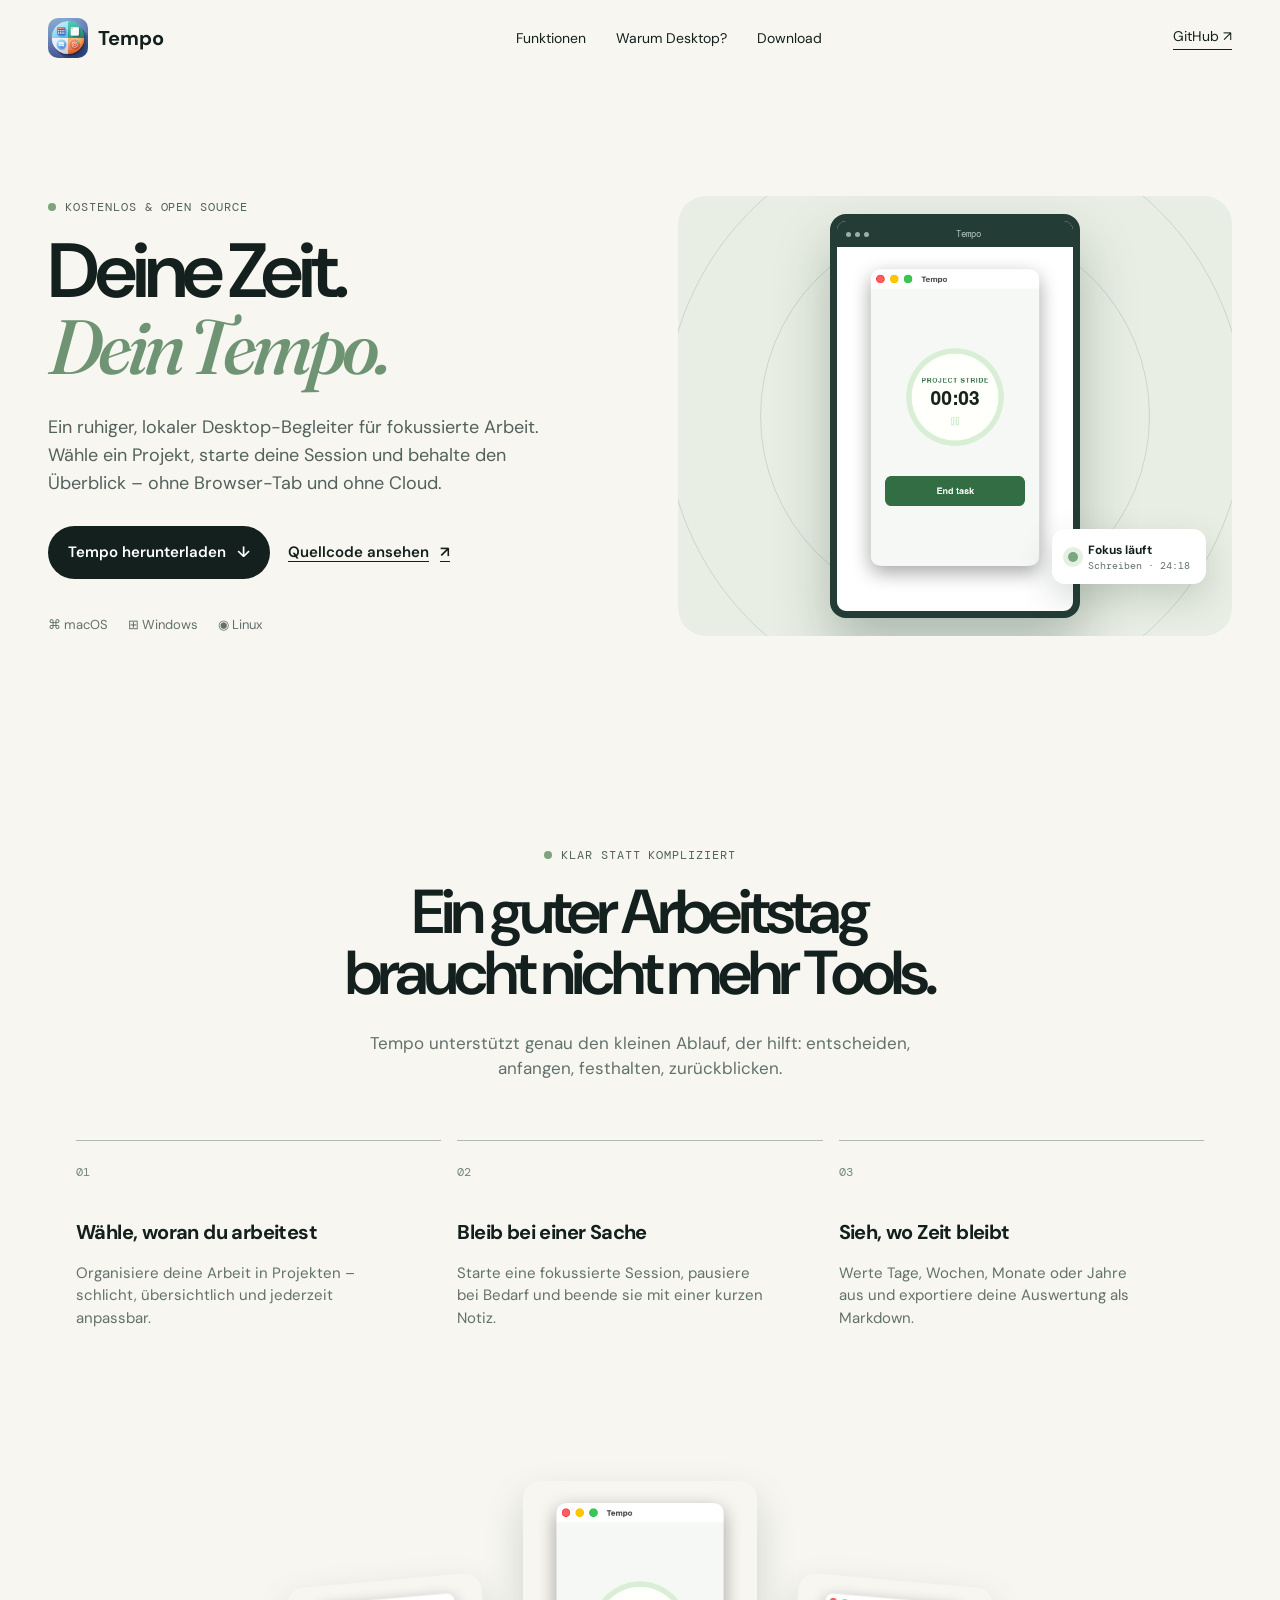
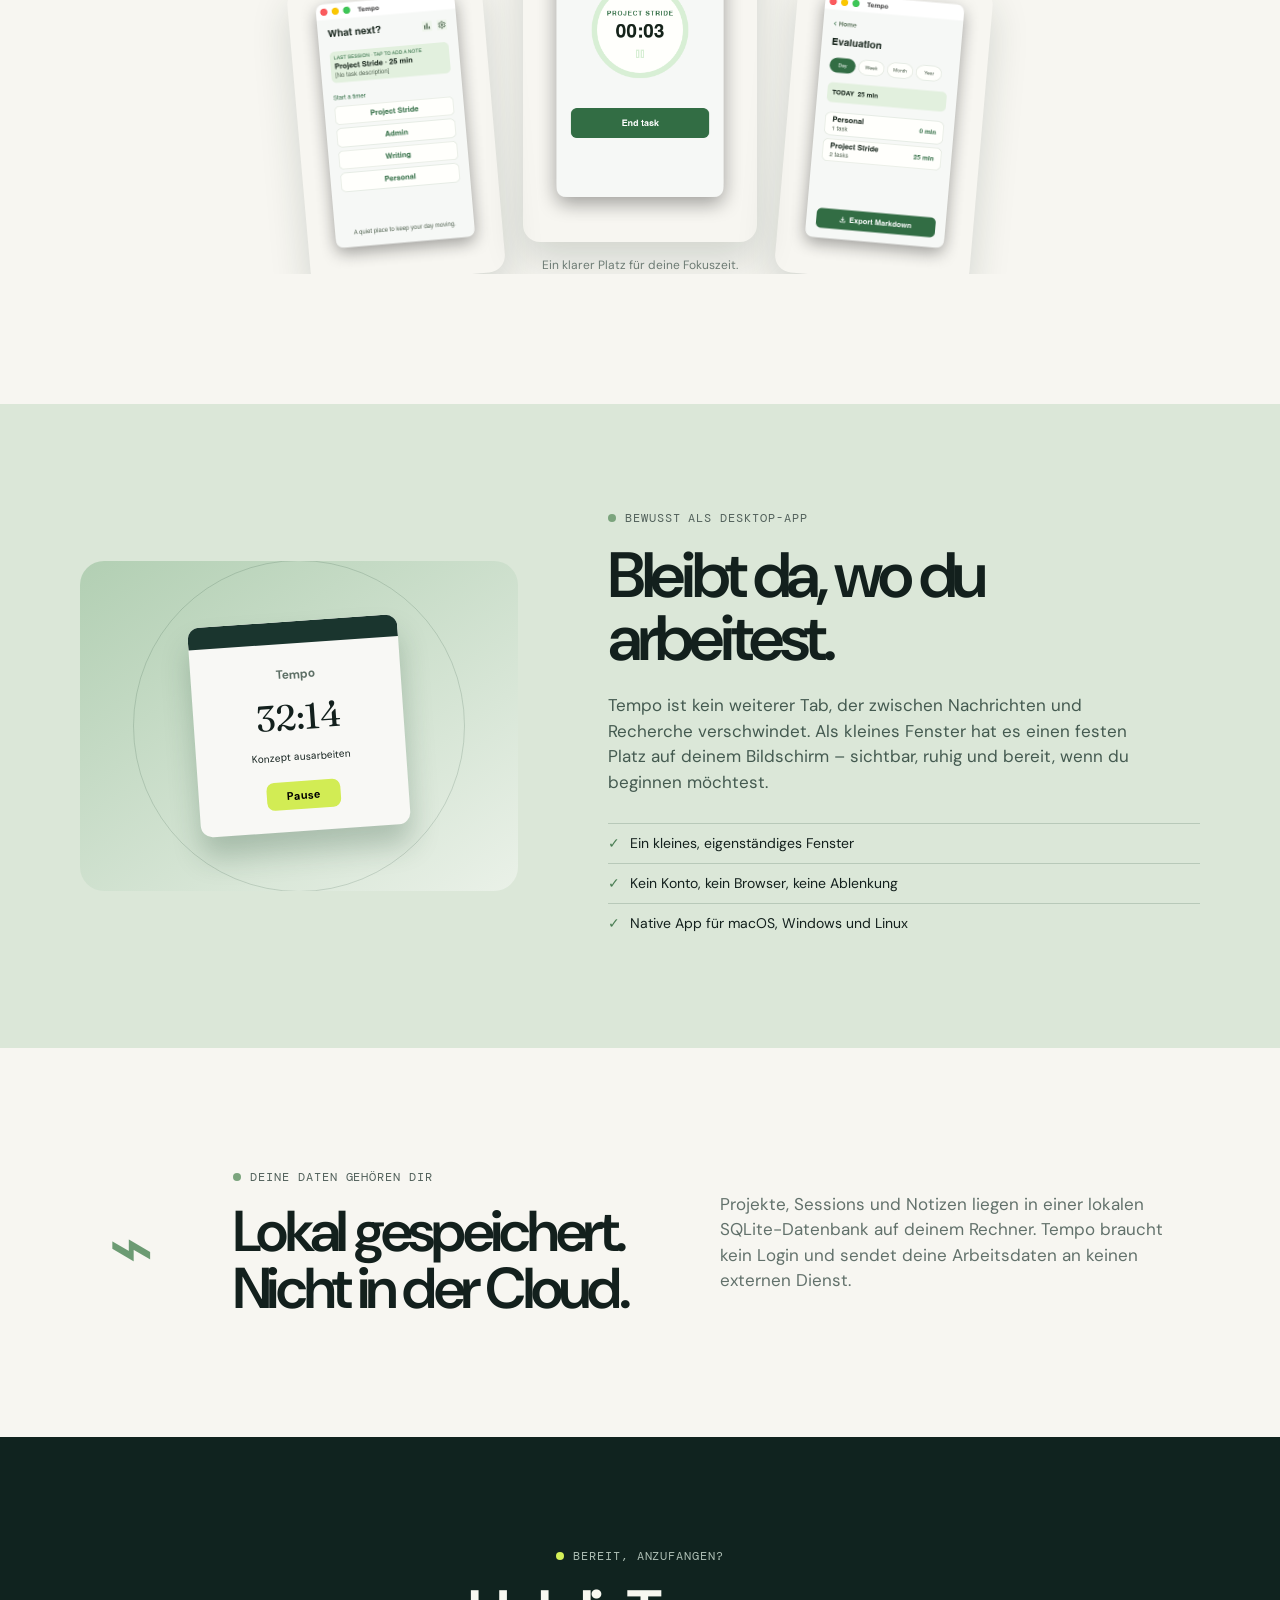
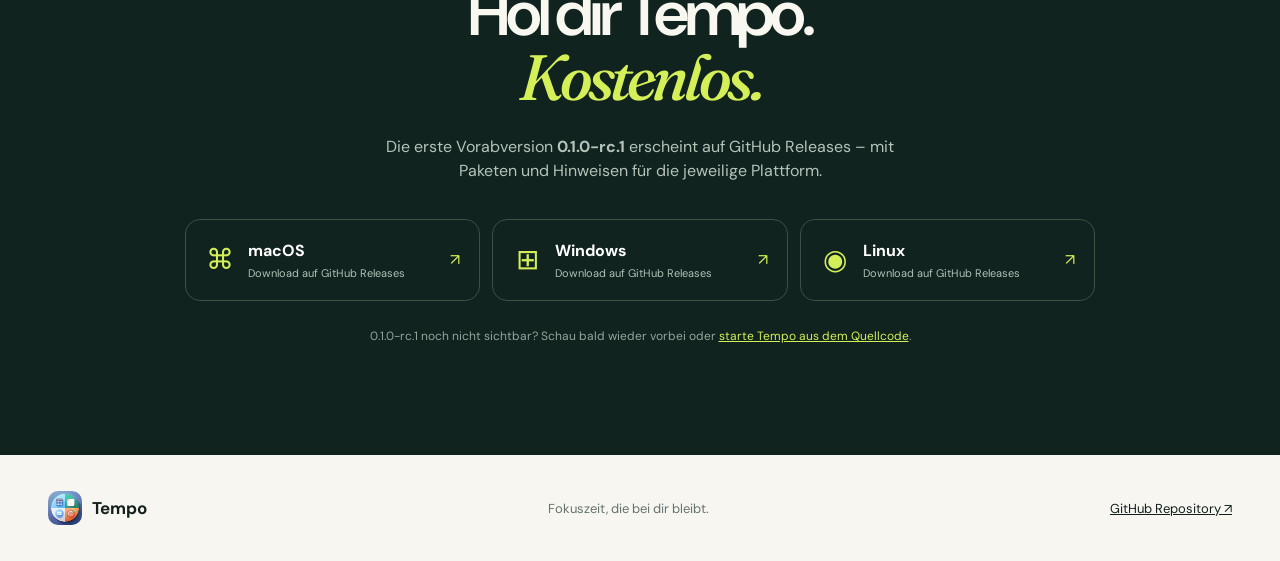
==== website/index.html @ ee8c6002 "feat(website): add initial Tempo landing page and styles" ====
<!doctype html>
<html lang="de">
  <head>
    <meta charset="UTF-8" />
    <meta name="viewport" content="width=device-width, initial-scale=1.0" />
    <meta name="description" content="Tempo ist ein kostenloser, lokaler Desktop-Timer für fokussierte Arbeit – für macOS, Windows und Linux." />
    <meta name="theme-color" content="#0f1715" />
    <title>Tempo – Fokuszeit, die bei dir bleibt</title>
    <link rel="icon" href="assets/tempo-icon.png" />
    <link rel="stylesheet" href="styles.css" />
  </head>
  <body>
    <header class="site-header">
      <a class="brand" href="#top" aria-label="Tempo Startseite">
        <img src="assets/tempo-icon.png" alt="" width="40" height="40" />
        <span>Tempo</span>
      </a>
      <nav aria-label="Seitennavigation">
        <a href="#features">Funktionen</a>
        <a href="#desktop">Warum Desktop?</a>
        <a href="#download">Download</a>
      </nav>
      <a class="header-link" href="https://github.com/thwolter/task-tracker" target="_blank" rel="noreferrer">GitHub <span aria-hidden="true">↗</span></a>
    </header>

    <main id="top">
      <section class="hero">
        <div class="hero-copy">
          <p class="eyebrow"><span></span> Kostenlos &amp; Open Source</p>
          <h1>Deine Zeit.<br /><em>Dein Tempo.</em></h1>
          <p class="intro">Ein ruhiger, lokaler Desktop-Begleiter für fokussierte Arbeit. Wähle ein Projekt, starte deine Session und behalte den Überblick – ohne Browser-Tab und ohne Cloud.</p>
          <div class="hero-actions">
            <a class="button button-primary" href="#download">Tempo herunterladen <span aria-hidden="true">↓</span></a>
            <a class="button button-quiet" href="https://github.com/thwolter/task-tracker" target="_blank" rel="noreferrer">Quellcode ansehen <span aria-hidden="true">↗</span></a>
          </div>
          <div class="platform-line" aria-label="Verfügbar für macOS, Windows und Linux">
            <span>⌘ macOS</span><span>⊞ Windows</span><span>◉ Linux</span>
          </div>
        </div>
        <div class="hero-visual" aria-label="Tempo in Aktion">
          <div class="orbit orbit-one"></div><div class="orbit orbit-two"></div>
          <div class="app-window">
            <div class="window-bar"><i></i><i></i><i></i><span>Tempo</span></div>
            <img src="assets/tracking.png" alt="Tempo mit laufender Fokus-Session" />
          </div>
          <div class="floating-card"><span class="pulse"></span><div><b>Fokus läuft</b><small>Schreiben · 24:18</small></div></div>
        </div>
      </section>

      <section class="feature-intro" id="features">
        <p class="eyebrow"><span></span> Klar statt kompliziert</p>
        <h2>Ein guter Arbeitstag<br />braucht nicht mehr Tools.</h2>
        <p>Tempo unterstützt genau den kleinen Ablauf, der hilft: entscheiden, anfangen, festhalten, zurückblicken.</p>
      </section>

      <section class="features" aria-label="Tempo Funktionen">
        <article><span class="feature-number">01</span><h3>Wähle, woran du arbeitest</h3><p>Organisiere deine Arbeit in Projekten – schlicht, übersichtlich und jederzeit anpassbar.</p></article>
        <article><span class="feature-number">02</span><h3>Bleib bei einer Sache</h3><p>Starte eine fokussierte Session, pausiere bei Bedarf und beende sie mit einer kurzen Notiz.</p></article>
        <article><span class="feature-number">03</span><h3>Sieh, wo Zeit bleibt</h3><p>Werte Tage, Wochen, Monate oder Jahre aus und exportiere deine Auswertung als Markdown.</p></article>
      </section>

      <section class="screens">
        <figure class="screen screen-left"><img src="assets/home.png" alt="Projektauswahl in Tempo" /><figcaption>Womit möchtest du anfangen?</figcaption></figure>
        <figure class="screen screen-center"><img src="assets/tracking.png" alt="Laufender Timer in Tempo" /><figcaption>Ein klarer Platz für deine Fokuszeit.</figcaption></figure>
        <figure class="screen screen-right"><img src="assets/evaluation.png" alt="Zeitauswertung in Tempo" /><figcaption>Rückblick, der verständlich bleibt.</figcaption></figure>
      </section>

      <section class="desktop-section" id="desktop">
        <div class="desktop-art" aria-hidden="true"><div class="mini-window"><div class="mini-top"></div><div class="mini-content"><b>Tempo</b><strong>32:14</strong><small>Konzept ausarbeiten</small><button>Pause</button></div></div></div>
        <div class="desktop-copy"><p class="eyebrow"><span></span> Bewusst als Desktop-App</p><h2>Bleibt da, wo du arbeitest.</h2><p>Tempo ist kein weiterer Tab, der zwischen Nachrichten und Recherche verschwindet. Als kleines Fenster hat es einen festen Platz auf deinem Bildschirm – sichtbar, ruhig und bereit, wenn du beginnen möchtest.</p><ul><li>Ein kleines, eigenständiges Fenster</li><li>Kein Konto, kein Browser, keine Ablenkung</li><li>Native App für macOS, Windows und Linux</li></ul></div>
      </section>

      <section class="privacy-section">
        <div class="privacy-icon" aria-hidden="true">⌁</div>
        <div><p class="eyebrow"><span></span> Deine Daten gehören dir</p><h2>Lokal gespeichert.<br />Nicht in der Cloud.</h2></div>
        <p>Projekte, Sessions und Notizen liegen in einer lokalen SQLite-Datenbank auf deinem Rechner. Tempo braucht kein Login und sendet deine Arbeitsdaten an keinen externen Dienst.</p>
      </section>

      <section class="download-section" id="download">
        <p class="eyebrow"><span></span> Bereit, anzufangen?</p>
        <h2>Hol dir Tempo.<br /><em>Kostenlos.</em></h2>
        <p class="download-note">Die erste Vorabversion <strong>0.1.0-rc.1</strong> erscheint auf GitHub Releases – mit Paketen und Hinweisen für die jeweilige Plattform.</p>
        <div class="downloads">
          <a class="download-card" href="https://github.com/thwolter/task-tracker/releases" target="_blank" rel="noreferrer"><span class="os-icon">⌘</span><span><b>macOS</b><small>Download auf GitHub Releases</small></span><i>↗</i></a>
          <a class="download-card" href="https://github.com/thwolter/task-tracker/releases" target="_blank" rel="noreferrer"><span class="os-icon">⊞</span><span><b>Windows</b><small>Download auf GitHub Releases</small></span><i>↗</i></a>
          <a class="download-card" href="https://github.com/thwolter/task-tracker/releases" target="_blank" rel="noreferrer"><span class="os-icon">◉</span><span><b>Linux</b><small>Download auf GitHub Releases</small></span><i>↗</i></a>
        </div>
        <p class="release-status">0.1.0-rc.1 noch nicht sichtbar? Schau bald wieder vorbei oder <a href="https://github.com/thwolter/task-tracker" target="_blank" rel="noreferrer">starte Tempo aus dem Quellcode</a>.</p>
      </section>
    </main>

    <footer><a class="brand" href="#top"><img src="assets/tempo-icon.png" alt="" width="34" height="34" /><span>Tempo</span></a><p>Fokuszeit, die bei dir bleibt.</p><a href="https://github.com/thwolter/task-tracker" target="_blank" rel="noreferrer">GitHub Repository ↗</a></footer>
  </body>
</html>
---- website/styles.css ----
@import url('https://fonts.googleapis.com/css2?family=DM+Mono:wght@400;500&family=DM+Sans:opsz,wght@9..40,400;9..40,500;9..40,600;9..40,700&family=Fraunces:opsz,wght@9..144,500;9..144,600&display=swap');

:root{--ink:#13201d;--muted:#62716b;--paper:#f7f6f1;--line:#dfe2da;--sage:#dbe7d8;--lime:#d4ef58;--night:#10231f;--coral:#ec866e;--serif:"Fraunces",Georgia,serif;--sans:"DM Sans",Arial,sans-serif;--mono:"DM Mono",monospace}*{box-sizing:border-box}html{scroll-behavior:smooth}body{margin:0;background:var(--paper);color:var(--ink);font-family:var(--sans);line-height:1.5}.site-header{height:76px;max-width:1240px;margin:auto;padding:0 28px;display:flex;align-items:center;justify-content:space-between}.brand{display:inline-flex;align-items:center;gap:10px;color:var(--ink);font-weight:700;font-size:20px;text-decoration:none}.brand img{border-radius:10px}nav{display:flex;gap:30px}a{color:inherit}nav a,.header-link{font-size:14px;text-decoration:none}.header-link{border-bottom:1px solid var(--ink);padding-bottom:2px}.hero{min-height:670px;max-width:1240px;margin:auto;padding:88px 28px 78px;display:grid;grid-template-columns:1.03fr .97fr;gap:42px;align-items:center}.eyebrow{font-family:var(--mono);font-size:12px;letter-spacing:.08em;text-transform:uppercase;margin:0 0 18px;color:#52615b;display:flex;align-items:center;gap:9px}.eyebrow span{width:8px;height:8px;border-radius:50%;background:#7ba47d}.hero h1,.feature-intro h2,.desktop-copy h2,.privacy-section h2,.download-section h2{font-size:clamp(48px,6vw,80px);line-height:.98;letter-spacing:-.065em;margin:0;font-weight:600}.hero h1 em,.download-section h2 em{font-family:var(--serif);font-weight:500;color:#6e9474}.intro{font-size:18px;line-height:1.55;max-width:520px;color:#52615b;margin:28px 0}.hero-actions{display:flex;align-items:center;gap:14px;flex-wrap:wrap}.button{display:inline-flex;gap:11px;align-items:center;text-decoration:none;font-weight:600;font-size:15px;padding:15px 20px;border-radius:100px}.button-primary{background:var(--ink);color:#fff}.button-quiet{padding-left:4px;text-decoration:underline;text-underline-offset:4px}.platform-line{margin-top:36px;display:flex;gap:20px;color:#62716b;font-size:13px}.hero-visual{min-height:440px;position:relative;display:grid;place-items:center;background:#e9eee4;border-radius:28px;overflow:hidden}.orbit{position:absolute;border:1px solid rgba(53,83,68,.16);border-radius:50%;width:580px;height:580px}.orbit-two{width:390px;height:390px}.app-window{position:relative;z-index:2;width:250px;border:7px solid #233c35;border-radius:16px;box-shadow:0 30px 55px rgba(20,48,38,.27);background:#fff;overflow:hidden}.app-window img{width:100%;display:block}.window-bar{height:26px;background:#233c35;color:#b7c5bd;font:9px var(--mono);display:flex;align-items:center;gap:4px;padding:0 9px}.window-bar span{margin-left:auto;margin-right:auto}.window-bar i{width:5px;height:5px;border-radius:50%;background:#9daea4}.floating-card{position:absolute;z-index:3;bottom:52px;right:26px;background:#fff;box-shadow:0 14px 35px rgba(29,53,39,.18);border-radius:13px;padding:12px 16px;display:flex;gap:10px;align-items:center}.floating-card b,.floating-card small{display:block}.floating-card b{font-size:12px}.floating-card small{font:10px var(--mono);color:#63726b}.pulse{width:10px;height:10px;border-radius:50%;background:#7aa680;box-shadow:0 0 0 5px #e5f0e1}.feature-intro{max-width:760px;padding:100px 28px 38px;margin:auto;text-align:center}.feature-intro h2{font-size:clamp(40px,5vw,62px)}.feature-intro>p:last-child{color:var(--muted);font-size:17px;max-width:570px;margin:27px auto 0}.feature-intro .eyebrow{justify-content:center}.features{max-width:1184px;margin:20px auto 110px;padding:0 28px;display:grid;grid-template-columns:repeat(3,1fr);gap:16px}.features article{border-top:1px solid #aebbb0;padding-top:18px}.feature-number{font:12px var(--mono);color:#77877e}.features h3{font-size:20px;letter-spacing:-.03em;margin:34px 0 11px}.features p{font-size:15px;color:var(--muted);max-width:310px}.screens{max-width:1230px;margin:0 auto 130px;padding:0 28px;display:flex;justify-content:center;align-items:end;gap:28px;min-height:420px;overflow:hidden}.screen{margin:0;text-align:center}.screen img{display:block;border-radius:17px;box-shadow:0 18px 38px rgba(25,47,36,.17);width:195px}.screen-center img{width:234px}.screen-left,.screen-right{transform:translateY(38px)}.screen-left{transform:translateY(38px) rotate(-5deg)}.screen-right{transform:translateY(38px) rotate(5deg)}figcaption{font-size:12px;color:#6d7b74;margin-top:14px}.desktop-section{background:var(--sage);padding:105px max(28px,calc((100vw - 1120px)/2));display:grid;grid-template-columns:.85fr 1.15fr;gap:90px;align-items:center}.desktop-art{height:330px;display:grid;place-items:center;background:linear-gradient(145deg,#b2cfb3,#eaf1e8);border-radius:24px;position:relative;overflow:hidden}.desktop-art:before{content:"";position:absolute;width:330px;height:330px;border:1px solid rgba(16,54,35,.15);border-radius:50%}.mini-window{width:210px;z-index:1;background:#f8f8f5;border-radius:12px;overflow:hidden;box-shadow:0 20px 28px rgba(32,71,46,.25);transform:rotate(-4deg)}.mini-top{height:22px;background:#1a352e}.mini-content{padding:22px;text-align:center}.mini-content b,.mini-content small{display:block}.mini-content b{font-size:12px;color:#5e7066}.mini-content strong{font:36px var(--serif);display:block;margin:11px 0}.mini-content small{font-size:10px}.mini-content button{border:0;border-radius:8px;background:#d2ec54;margin-top:17px;padding:7px 20px;font:11px var(--sans);font-weight:bold}.desktop-copy h2{font-size:clamp(42px,5vw,65px);max-width:550px}.desktop-copy>p:not(.eyebrow){font-size:17px;color:#445a50;max-width:540px;margin:23px 0}.desktop-copy ul{list-style:none;padding:0;margin:28px 0 0}.desktop-copy li{padding:9px 0;border-top:1px solid rgba(23,66,44,.18);font-size:14px}.desktop-copy li:before{content:"✓";color:#497d53;margin-right:10px}.privacy-section{max-width:1120px;margin:0 auto;padding:120px 28px;display:grid;grid-template-columns:90px 1fr 1fr;gap:35px;align-items:center}.privacy-section h2{font-size:clamp(40px,4.5vw,58px)}.privacy-section>p:last-child{color:var(--muted);font-size:17px}.privacy-icon{font:78px var(--serif);height:90px;color:#6c9b73}.download-section{background:var(--night);color:#f8f8f1;padding:110px 28px;text-align:center}.download-section .eyebrow{color:#adbeb4;justify-content:center}.download-section .eyebrow span{background:var(--lime)}.download-section h2{font-size:clamp(45px,5vw,66px)}.download-section h2 em{color:var(--lime)}.download-note{color:#b4c4ba;max-width:520px;margin:24px auto 36px}.downloads{display:grid;grid-template-columns:repeat(3,1fr);gap:12px;max-width:910px;margin:auto;text-align:left}.download-card{color:#fff;text-decoration:none;border:1px solid #385348;border-radius:15px;padding:19px;display:flex;align-items:center;gap:13px;transition:background .2s,transform .2s}.download-card:hover{background:#1b342d;transform:translateY(-3px)}.download-card span:nth-child(2){display:grid;gap:2px}.download-card b{font-size:16px}.download-card small{font-size:11px;color:#afc2b7}.os-icon{font-size:28px;color:var(--lime);width:30px;text-align:center}.download-card i{font-style:normal;margin-left:auto;color:var(--lime)}.release-status{font-size:12px;color:#92a79b;margin:26px 0 0}.release-status a{color:#d4ef58}footer{max-width:1240px;padding:36px 28px;margin:auto;display:flex;align-items:center;justify-content:space-between;font-size:13px;color:#64736c}footer .brand{font-size:17px}footer p{margin:0}footer>a:last-child{color:var(--ink)}
@media(max-width:760px){.site-header{padding:0 20px}.site-header nav{display:none}.header-link{font-size:13px}.hero{padding:52px 20px 70px;display:flex;flex-direction:column;align-items:stretch;gap:45px}.hero-visual{min-height:390px}.hero h1{font-size:56px}.platform-line{gap:10px;justify-content:space-between}.platform-line span{font-size:12px}.feature-intro{padding:75px 20px 25px}.features{padding:0 20px;grid-template-columns:1fr;margin-bottom:72px;gap:20px}.features h3{margin:16px 0 8px}.features p{margin:0}.screens{padding:0 20px;gap:12px;margin-bottom:75px;min-height:300px}.screen img{width:96px;border-radius:10px}.screen-center img{width:122px}.screen-left,.screen-right{transform:translateY(20px)}.screen-left{transform:translateY(20px) rotate(-5deg)}.screen-right{transform:translateY(20px) rotate(5deg)}figcaption{display:none}.desktop-section{padding:70px 20px;grid-template-columns:1fr;gap:42px}.desktop-art{height:270px}.privacy-section{padding:75px 20px;grid-template-columns:1fr;gap:16px}.privacy-icon{height:65px;font-size:60px}.downloads{grid-template-columns:1fr}.download-section{padding:75px 20px}footer{padding:28px 20px;flex-wrap:wrap;gap:16px}footer p{order:3;width:100%}.app-window{width:210px}.floating-card{right:12px;bottom:30px}.intro{font-size:16px}}
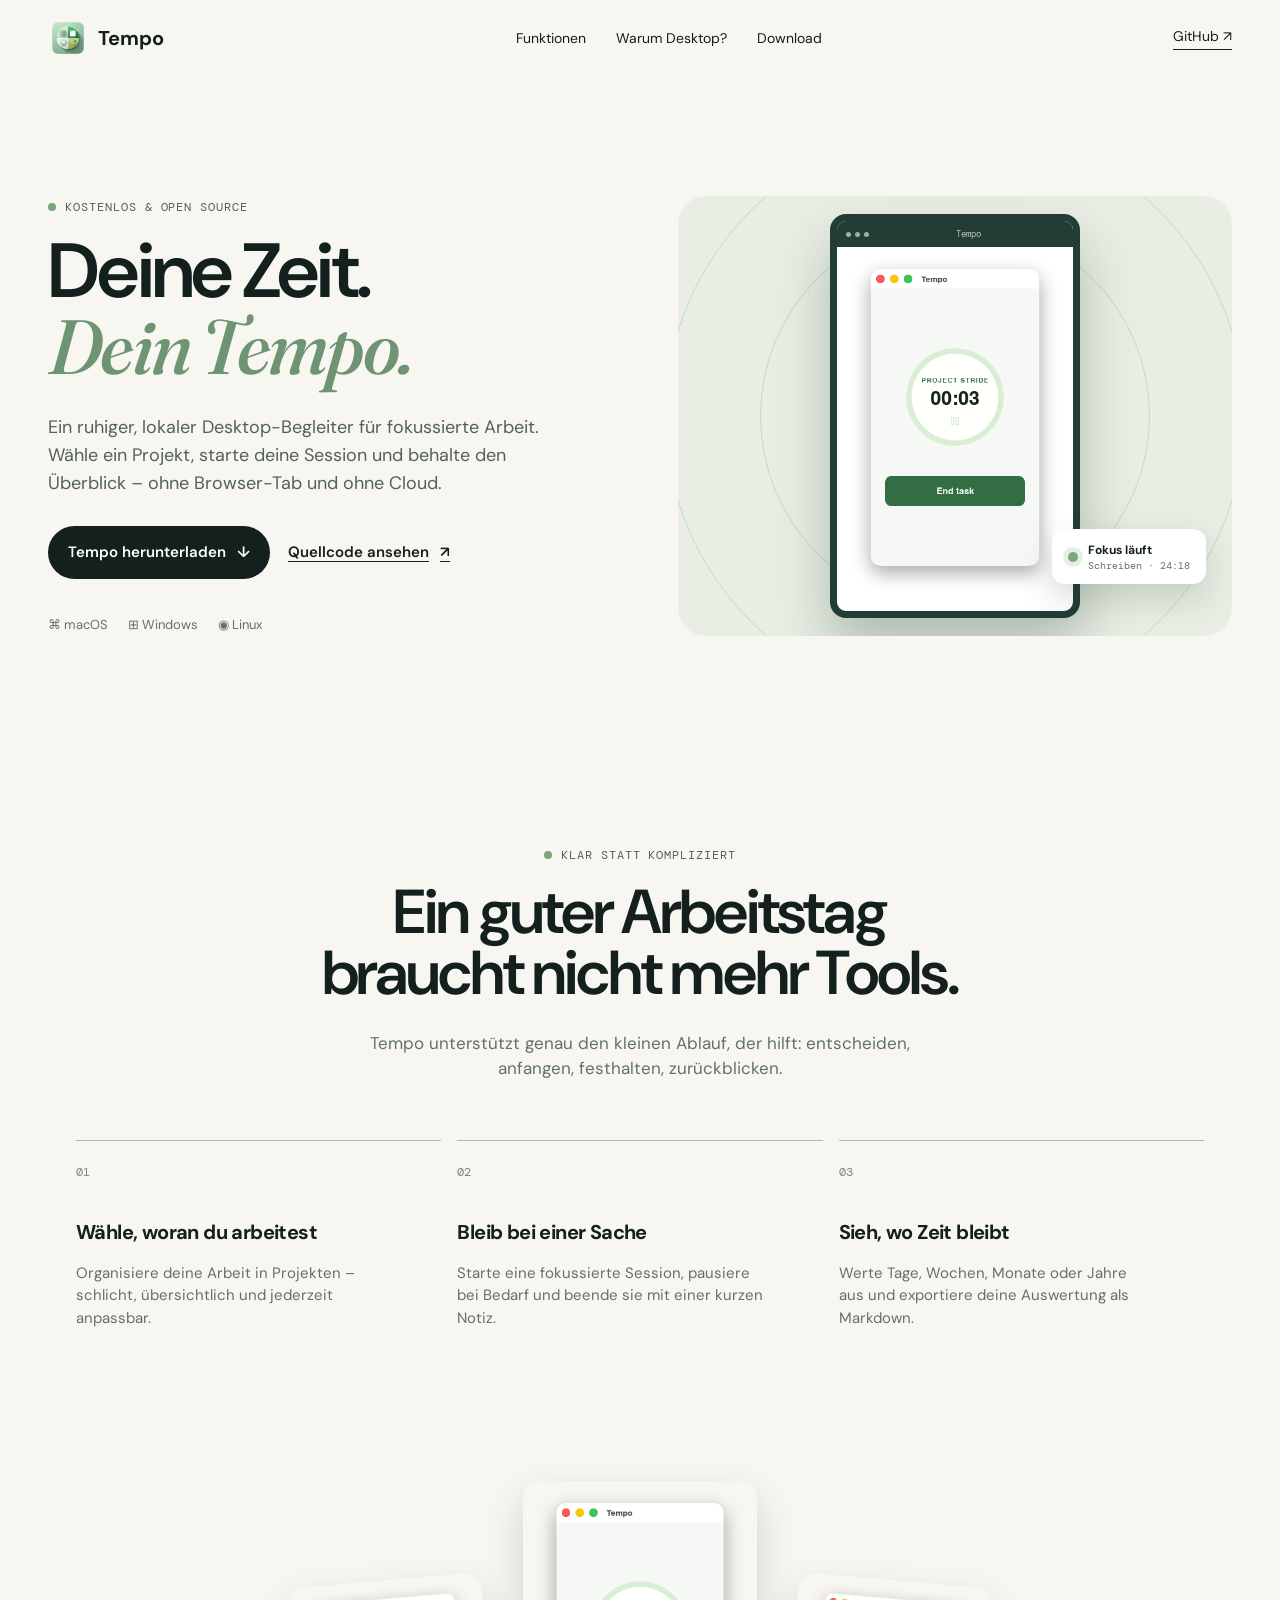
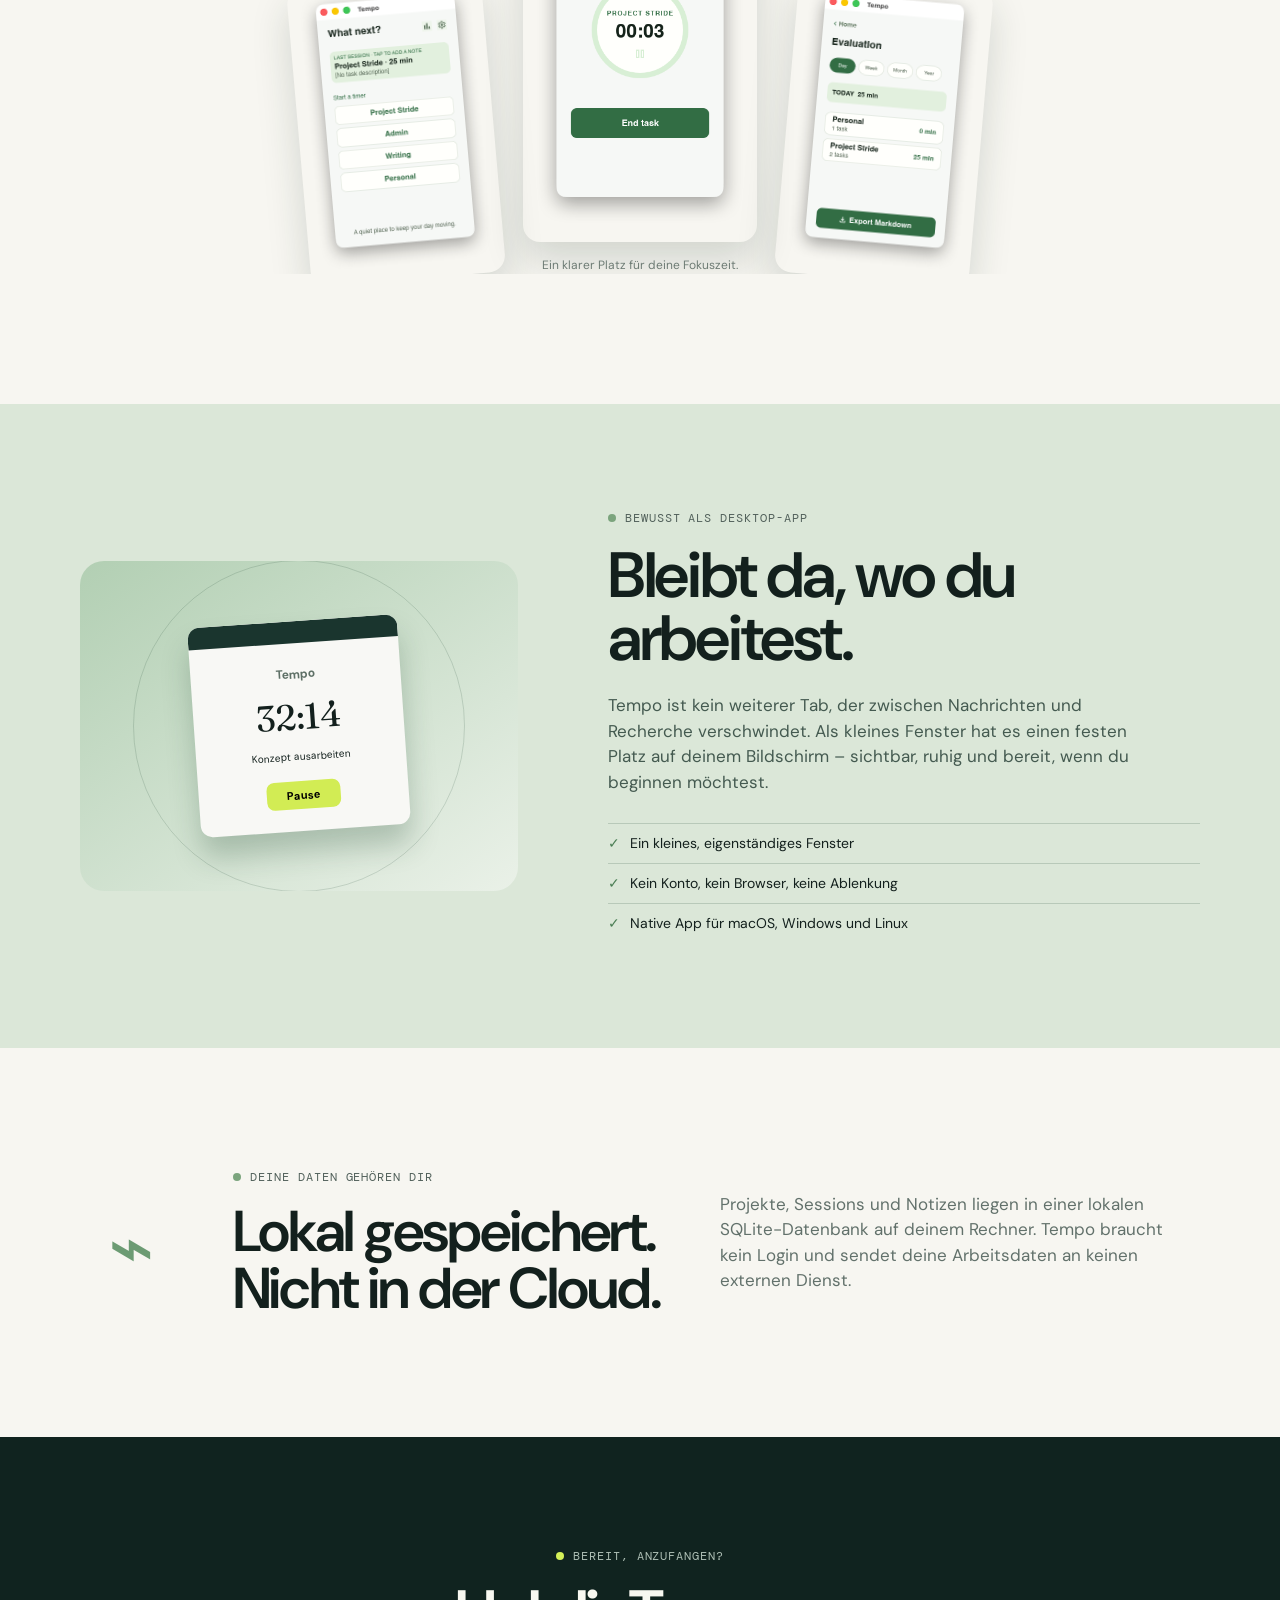
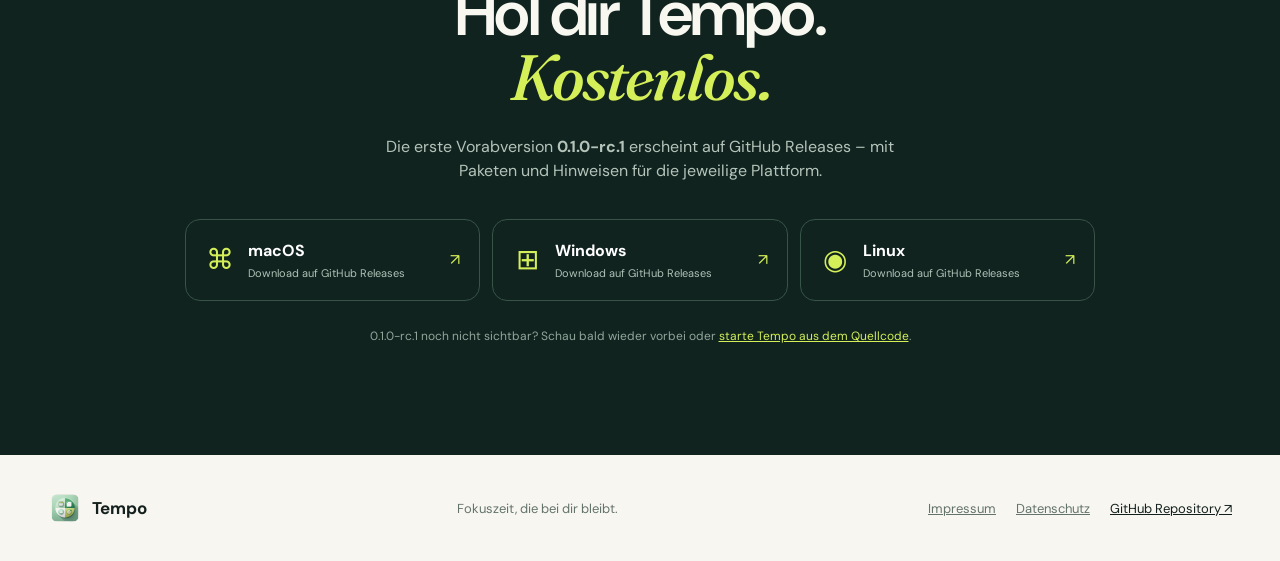
==== commit 58e3d531: "feat(website): add Datenschutz and Impressum pages with styling updates" ====
--- a/website/index.html
+++ b/website/index.html
@@ -89,6 +89,6 @@
       </section>
     </main>
 
-    <footer><a class="brand" href="#top"><img src="assets/tempo-icon.png" alt="" width="34" height="34" /><span>Tempo</span></a><p>Fokuszeit, die bei dir bleibt.</p><a href="https://github.com/thwolter/task-tracker" target="_blank" rel="noreferrer">GitHub Repository ↗</a></footer>
+    <footer><a class="brand" href="#top"><img src="assets/tempo-icon.png" alt="" width="34" height="34" /><span>Tempo</span></a><p>Fokuszeit, die bei dir bleibt.</p><div class="footer-links"><a href="impressum.html">Impressum</a><a href="datenschutz.html">Datenschutz</a><a href="https://github.com/thwolter/task-tracker" target="_blank" rel="noreferrer">GitHub Repository ↗</a></div></footer>
   </body>
 </html>
--- a/website/styles.css
+++ b/website/styles.css
@@ -1,4 +1,809 @@
 @import url('https://fonts.googleapis.com/css2?family=DM+Mono:wght@400;500&family=DM+Sans:opsz,wght@9..40,400;9..40,500;9..40,600;9..40,700&family=Fraunces:opsz,wght@9..144,500;9..144,600&display=swap');
 
-:root{--ink:#13201d;--muted:#62716b;--paper:#f7f6f1;--line:#dfe2da;--sage:#dbe7d8;--lime:#d4ef58;--night:#10231f;--coral:#ec866e;--serif:"Fraunces",Georgia,serif;--sans:"DM Sans",Arial,sans-serif;--mono:"DM Mono",monospace}*{box-sizing:border-box}html{scroll-behavior:smooth}body{margin:0;background:var(--paper);color:var(--ink);font-family:var(--sans);line-height:1.5}.site-header{height:76px;max-width:1240px;margin:auto;padding:0 28px;display:flex;align-items:center;justify-content:space-between}.brand{display:inline-flex;align-items:center;gap:10px;color:var(--ink);font-weight:700;font-size:20px;text-decoration:none}.brand img{border-radius:10px}nav{display:flex;gap:30px}a{color:inherit}nav a,.header-link{font-size:14px;text-decoration:none}.header-link{border-bottom:1px solid var(--ink);padding-bottom:2px}.hero{min-height:670px;max-width:1240px;margin:auto;padding:88px 28px 78px;display:grid;grid-template-columns:1.03fr .97fr;gap:42px;align-items:center}.eyebrow{font-family:var(--mono);font-size:12px;letter-spacing:.08em;text-transform:uppercase;margin:0 0 18px;color:#52615b;display:flex;align-items:center;gap:9px}.eyebrow span{width:8px;height:8px;border-radius:50%;background:#7ba47d}.hero h1,.feature-intro h2,.desktop-copy h2,.privacy-section h2,.download-section h2{font-size:clamp(48px,6vw,80px);line-height:.98;letter-spacing:-.065em;margin:0;font-weight:600}.hero h1 em,.download-section h2 em{font-family:var(--serif);font-weight:500;color:#6e9474}.intro{font-size:18px;line-height:1.55;max-width:520px;color:#52615b;margin:28px 0}.hero-actions{display:flex;align-items:center;gap:14px;flex-wrap:wrap}.button{display:inline-flex;gap:11px;align-items:center;text-decoration:none;font-weight:600;font-size:15px;padding:15px 20px;border-radius:100px}.button-primary{background:var(--ink);color:#fff}.button-quiet{padding-left:4px;text-decoration:underline;text-underline-offset:4px}.platform-line{margin-top:36px;display:flex;gap:20px;color:#62716b;font-size:13px}.hero-visual{min-height:440px;position:relative;display:grid;place-items:center;background:#e9eee4;border-radius:28px;overflow:hidden}.orbit{position:absolute;border:1px solid rgba(53,83,68,.16);border-radius:50%;width:580px;height:580px}.orbit-two{width:390px;height:390px}.app-window{position:relative;z-index:2;width:250px;border:7px solid #233c35;border-radius:16px;box-shadow:0 30px 55px rgba(20,48,38,.27);background:#fff;overflow:hidden}.app-window img{width:100%;display:block}.window-bar{height:26px;background:#233c35;color:#b7c5bd;font:9px var(--mono);display:flex;align-items:center;gap:4px;padding:0 9px}.window-bar span{margin-left:auto;margin-right:auto}.window-bar i{width:5px;height:5px;border-radius:50%;background:#9daea4}.floating-card{position:absolute;z-index:3;bottom:52px;right:26px;background:#fff;box-shadow:0 14px 35px rgba(29,53,39,.18);border-radius:13px;padding:12px 16px;display:flex;gap:10px;align-items:center}.floating-card b,.floating-card small{display:block}.floating-card b{font-size:12px}.floating-card small{font:10px var(--mono);color:#63726b}.pulse{width:10px;height:10px;border-radius:50%;background:#7aa680;box-shadow:0 0 0 5px #e5f0e1}.feature-intro{max-width:760px;padding:100px 28px 38px;margin:auto;text-align:center}.feature-intro h2{font-size:clamp(40px,5vw,62px)}.feature-intro>p:last-child{color:var(--muted);font-size:17px;max-width:570px;margin:27px auto 0}.feature-intro .eyebrow{justify-content:center}.features{max-width:1184px;margin:20px auto 110px;padding:0 28px;display:grid;grid-template-columns:repeat(3,1fr);gap:16px}.features article{border-top:1px solid #aebbb0;padding-top:18px}.feature-number{font:12px var(--mono);color:#77877e}.features h3{font-size:20px;letter-spacing:-.03em;margin:34px 0 11px}.features p{font-size:15px;color:var(--muted);max-width:310px}.screens{max-width:1230px;margin:0 auto 130px;padding:0 28px;display:flex;justify-content:center;align-items:end;gap:28px;min-height:420px;overflow:hidden}.screen{margin:0;text-align:center}.screen img{display:block;border-radius:17px;box-shadow:0 18px 38px rgba(25,47,36,.17);width:195px}.screen-center img{width:234px}.screen-left,.screen-right{transform:translateY(38px)}.screen-left{transform:translateY(38px) rotate(-5deg)}.screen-right{transform:translateY(38px) rotate(5deg)}figcaption{font-size:12px;color:#6d7b74;margin-top:14px}.desktop-section{background:var(--sage);padding:105px max(28px,calc((100vw - 1120px)/2));display:grid;grid-template-columns:.85fr 1.15fr;gap:90px;align-items:center}.desktop-art{height:330px;display:grid;place-items:center;background:linear-gradient(145deg,#b2cfb3,#eaf1e8);border-radius:24px;position:relative;overflow:hidden}.desktop-art:before{content:"";position:absolute;width:330px;height:330px;border:1px solid rgba(16,54,35,.15);border-radius:50%}.mini-window{width:210px;z-index:1;background:#f8f8f5;border-radius:12px;overflow:hidden;box-shadow:0 20px 28px rgba(32,71,46,.25);transform:rotate(-4deg)}.mini-top{height:22px;background:#1a352e}.mini-content{padding:22px;text-align:center}.mini-content b,.mini-content small{display:block}.mini-content b{font-size:12px;color:#5e7066}.mini-content strong{font:36px var(--serif);display:block;margin:11px 0}.mini-content small{font-size:10px}.mini-content button{border:0;border-radius:8px;background:#d2ec54;margin-top:17px;padding:7px 20px;font:11px var(--sans);font-weight:bold}.desktop-copy h2{font-size:clamp(42px,5vw,65px);max-width:550px}.desktop-copy>p:not(.eyebrow){font-size:17px;color:#445a50;max-width:540px;margin:23px 0}.desktop-copy ul{list-style:none;padding:0;margin:28px 0 0}.desktop-copy li{padding:9px 0;border-top:1px solid rgba(23,66,44,.18);font-size:14px}.desktop-copy li:before{content:"✓";color:#497d53;margin-right:10px}.privacy-section{max-width:1120px;margin:0 auto;padding:120px 28px;display:grid;grid-template-columns:90px 1fr 1fr;gap:35px;align-items:center}.privacy-section h2{font-size:clamp(40px,4.5vw,58px)}.privacy-section>p:last-child{color:var(--muted);font-size:17px}.privacy-icon{font:78px var(--serif);height:90px;color:#6c9b73}.download-section{background:var(--night);color:#f8f8f1;padding:110px 28px;text-align:center}.download-section .eyebrow{color:#adbeb4;justify-content:center}.download-section .eyebrow span{background:var(--lime)}.download-section h2{font-size:clamp(45px,5vw,66px)}.download-section h2 em{color:var(--lime)}.download-note{color:#b4c4ba;max-width:520px;margin:24px auto 36px}.downloads{display:grid;grid-template-columns:repeat(3,1fr);gap:12px;max-width:910px;margin:auto;text-align:left}.download-card{color:#fff;text-decoration:none;border:1px solid #385348;border-radius:15px;padding:19px;display:flex;align-items:center;gap:13px;transition:background .2s,transform .2s}.download-card:hover{background:#1b342d;transform:translateY(-3px)}.download-card span:nth-child(2){display:grid;gap:2px}.download-card b{font-size:16px}.download-card small{font-size:11px;color:#afc2b7}.os-icon{font-size:28px;color:var(--lime);width:30px;text-align:center}.download-card i{font-style:normal;margin-left:auto;color:var(--lime)}.release-status{font-size:12px;color:#92a79b;margin:26px 0 0}.release-status a{color:#d4ef58}footer{max-width:1240px;padding:36px 28px;margin:auto;display:flex;align-items:center;justify-content:space-between;font-size:13px;color:#64736c}footer .brand{font-size:17px}footer p{margin:0}footer>a:last-child{color:var(--ink)}
-@media(max-width:760px){.site-header{padding:0 20px}.site-header nav{display:none}.header-link{font-size:13px}.hero{padding:52px 20px 70px;display:flex;flex-direction:column;align-items:stretch;gap:45px}.hero-visual{min-height:390px}.hero h1{font-size:56px}.platform-line{gap:10px;justify-content:space-between}.platform-line span{font-size:12px}.feature-intro{padding:75px 20px 25px}.features{padding:0 20px;grid-template-columns:1fr;margin-bottom:72px;gap:20px}.features h3{margin:16px 0 8px}.features p{margin:0}.screens{padding:0 20px;gap:12px;margin-bottom:75px;min-height:300px}.screen img{width:96px;border-radius:10px}.screen-center img{width:122px}.screen-left,.screen-right{transform:translateY(20px)}.screen-left{transform:translateY(20px) rotate(-5deg)}.screen-right{transform:translateY(20px) rotate(5deg)}figcaption{display:none}.desktop-section{padding:70px 20px;grid-template-columns:1fr;gap:42px}.desktop-art{height:270px}.privacy-section{padding:75px 20px;grid-template-columns:1fr;gap:16px}.privacy-icon{height:65px;font-size:60px}.downloads{grid-template-columns:1fr}.download-section{padding:75px 20px}footer{padding:28px 20px;flex-wrap:wrap;gap:16px}footer p{order:3;width:100%}.app-window{width:210px}.floating-card{right:12px;bottom:30px}.intro{font-size:16px}}
+:root {
+    --ink: #13201d;
+    --muted: #62716b;
+    --paper: #f7f6f1;
+    --line: #dfe2da;
+    --sage: #dbe7d8;
+    --lime: #d4ef58;
+    --night: #10231f;
+    --coral: #ec866e;
+    --serif: "Fraunces", Georgia, serif;
+    --sans: "DM Sans", Arial, sans-serif;
+    --mono: "DM Mono", monospace
+}
+
+* {
+    box-sizing: border-box
+}
+
+html {
+    scroll-behavior: smooth
+}
+
+body {
+    margin: 0;
+    background: var(--paper);
+    color: var(--ink);
+    font-family: var(--sans);
+    line-height: 1.5
+}
+
+.site-header {
+    height: 76px;
+    max-width: 1240px;
+    margin: auto;
+    padding: 0 28px;
+    display: flex;
+    align-items: center;
+    justify-content: space-between
+}
+
+.brand {
+    display: inline-flex;
+    align-items: center;
+    gap: 10px;
+    color: var(--ink);
+    font-weight: 700;
+    font-size: 20px;
+    text-decoration: none
+}
+
+.brand img {
+    border-radius: 10px
+}
+
+nav {
+    display: flex;
+    gap: 30px
+}
+
+a {
+    color: inherit
+}
+
+nav a, .header-link {
+    font-size: 14px;
+    text-decoration: none
+}
+
+.header-link {
+    border-bottom: 1px solid var(--ink);
+    padding-bottom: 2px
+}
+
+.hero {
+    min-height: 670px;
+    max-width: 1240px;
+    margin: auto;
+    padding: 88px 28px 78px;
+    display: grid;
+    grid-template-columns:1.03fr .97fr;
+    gap: 42px;
+    align-items: center
+}
+
+.eyebrow {
+    font-family: var(--mono);
+    font-size: 12px;
+    letter-spacing: .08em;
+    text-transform: uppercase;
+    margin: 0 0 18px;
+    color: #52615b;
+    display: flex;
+    align-items: center;
+    gap: 9px
+}
+
+.eyebrow span {
+    width: 8px;
+    height: 8px;
+    border-radius: 50%;
+    background: #7ba47d
+}
+
+.hero h1, .feature-intro h2, .desktop-copy h2, .privacy-section h2, .download-section h2 {
+    font-size: clamp(48px, 6vw, 80px);
+    line-height: .98;
+    /* Keep the large headings distinctive without letting their letters merge. */
+    letter-spacing: -.035em;
+    margin: 0;
+    font-weight: 600
+}
+
+.hero h1 em, .download-section h2 em {
+    font-family: var(--serif);
+    font-weight: 500;
+    color: #6e9474
+}
+
+.intro {
+    font-size: 18px;
+    line-height: 1.55;
+    max-width: 520px;
+    color: #52615b;
+    margin: 28px 0
+}
+
+.hero-actions {
+    display: flex;
+    align-items: center;
+    gap: 14px;
+    flex-wrap: wrap
+}
+
+.button {
+    display: inline-flex;
+    gap: 11px;
+    align-items: center;
+    text-decoration: none;
+    font-weight: 600;
+    font-size: 15px;
+    padding: 15px 20px;
+    border-radius: 100px
+}
+
+.button-primary {
+    background: var(--ink);
+    color: #fff
+}
+
+.button-quiet {
+    padding-left: 4px;
+    text-decoration: underline;
+    text-underline-offset: 4px
+}
+
+.platform-line {
+    margin-top: 36px;
+    display: flex;
+    gap: 20px;
+    color: #62716b;
+    font-size: 13px
+}
+
+.hero-visual {
+    min-height: 440px;
+    position: relative;
+    display: grid;
+    place-items: center;
+    background: #e9eee4;
+    border-radius: 28px;
+    overflow: hidden
+}
+
+.orbit {
+    position: absolute;
+    border: 1px solid rgba(53, 83, 68, .16);
+    border-radius: 50%;
+    width: 580px;
+    height: 580px
+}
+
+.orbit-two {
+    width: 390px;
+    height: 390px
+}
+
+.app-window {
+    position: relative;
+    z-index: 2;
+    width: 250px;
+    border: 7px solid #233c35;
+    border-radius: 16px;
+    box-shadow: 0 30px 55px rgba(20, 48, 38, .27);
+    background: #fff;
+    overflow: hidden
+}
+
+.app-window img {
+    width: 100%;
+    display: block
+}
+
+.window-bar {
+    height: 26px;
+    background: #233c35;
+    color: #b7c5bd;
+    font: 9px var(--mono);
+    display: flex;
+    align-items: center;
+    gap: 4px;
+    padding: 0 9px
+}
+
+.window-bar span {
+    margin-left: auto;
+    margin-right: auto
+}
+
+.window-bar i {
+    width: 5px;
+    height: 5px;
+    border-radius: 50%;
+    background: #9daea4
+}
+
+.floating-card {
+    position: absolute;
+    z-index: 3;
+    bottom: 52px;
+    right: 26px;
+    background: #fff;
+    box-shadow: 0 14px 35px rgba(29, 53, 39, .18);
+    border-radius: 13px;
+    padding: 12px 16px;
+    display: flex;
+    gap: 10px;
+    align-items: center
+}
+
+.floating-card b, .floating-card small {
+    display: block
+}
+
+.floating-card b {
+    font-size: 12px
+}
+
+.floating-card small {
+    font: 10px var(--mono);
+    color: #63726b
+}
+
+.pulse {
+    width: 10px;
+    height: 10px;
+    border-radius: 50%;
+    background: #7aa680;
+    box-shadow: 0 0 0 5px #e5f0e1
+}
+
+.feature-intro {
+    max-width: 760px;
+    padding: 100px 28px 38px;
+    margin: auto;
+    text-align: center
+}
+
+.feature-intro h2 {
+    font-size: clamp(40px, 5vw, 62px)
+}
+
+.feature-intro > p:last-child {
+    color: var(--muted);
+    font-size: 17px;
+    max-width: 570px;
+    margin: 27px auto 0
+}
+
+.feature-intro .eyebrow {
+    justify-content: center
+}
+
+.features {
+    max-width: 1184px;
+    margin: 20px auto 110px;
+    padding: 0 28px;
+    display: grid;
+    grid-template-columns:repeat(3, 1fr);
+    gap: 16px
+}
+
+.features article {
+    border-top: 1px solid #aebbb0;
+    padding-top: 18px
+}
+
+.feature-number {
+    font: 12px var(--mono);
+    color: #77877e
+}
+
+.features h3 {
+    font-size: 20px;
+    letter-spacing: -.03em;
+    margin: 34px 0 11px
+}
+
+.features p {
+    font-size: 15px;
+    color: var(--muted);
+    max-width: 310px
+}
+
+.screens {
+    max-width: 1230px;
+    margin: 0 auto 130px;
+    padding: 0 28px;
+    display: flex;
+    justify-content: center;
+    align-items: end;
+    gap: 28px;
+    min-height: 420px;
+    overflow: hidden
+}
+
+.screen {
+    margin: 0;
+    text-align: center
+}
+
+.screen img {
+    display: block;
+    border-radius: 17px;
+    box-shadow: 0 18px 38px rgba(25, 47, 36, .17);
+    width: 195px
+}
+
+.screen-center img {
+    width: 234px
+}
+
+.screen-left, .screen-right {
+    transform: translateY(38px)
+}
+
+.screen-left {
+    transform: translateY(38px) rotate(-5deg)
+}
+
+.screen-right {
+    transform: translateY(38px) rotate(5deg)
+}
+
+figcaption {
+    font-size: 12px;
+    color: #6d7b74;
+    margin-top: 14px
+}
+
+.desktop-section {
+    background: var(--sage);
+    padding: 105px max(28px, calc((100vw - 1120px) / 2));
+    display: grid;
+    grid-template-columns:.85fr 1.15fr;
+    gap: 90px;
+    align-items: center
+}
+
+.desktop-art {
+    height: 330px;
+    display: grid;
+    place-items: center;
+    background: linear-gradient(145deg, #b2cfb3, #eaf1e8);
+    border-radius: 24px;
+    position: relative;
+    overflow: hidden
+}
+
+.desktop-art:before {
+    content: "";
+    position: absolute;
+    width: 330px;
+    height: 330px;
+    border: 1px solid rgba(16, 54, 35, .15);
+    border-radius: 50%
+}
+
+.mini-window {
+    width: 210px;
+    z-index: 1;
+    background: #f8f8f5;
+    border-radius: 12px;
+    overflow: hidden;
+    box-shadow: 0 20px 28px rgba(32, 71, 46, .25);
+    transform: rotate(-4deg)
+}
+
+.mini-top {
+    height: 22px;
+    background: #1a352e
+}
+
+.mini-content {
+    padding: 22px;
+    text-align: center
+}
+
+.mini-content b, .mini-content small {
+    display: block
+}
+
+.mini-content b {
+    font-size: 12px;
+    color: #5e7066
+}
+
+.mini-content strong {
+    font: 36px var(--serif);
+    display: block;
+    margin: 11px 0
+}
+
+.mini-content small {
+    font-size: 10px
+}
+
+.mini-content button {
+    border: 0;
+    border-radius: 8px;
+    background: #d2ec54;
+    margin-top: 17px;
+    padding: 7px 20px;
+    font: 11px var(--sans);
+    font-weight: bold
+}
+
+.desktop-copy h2 {
+    font-size: clamp(42px, 5vw, 65px);
+    max-width: 550px
+}
+
+.desktop-copy > p:not(.eyebrow) {
+    font-size: 17px;
+    color: #445a50;
+    max-width: 540px;
+    margin: 23px 0
+}
+
+.desktop-copy ul {
+    list-style: none;
+    padding: 0;
+    margin: 28px 0 0
+}
+
+.desktop-copy li {
+    padding: 9px 0;
+    border-top: 1px solid rgba(23, 66, 44, .18);
+    font-size: 14px
+}
+
+.desktop-copy li:before {
+    content: "✓";
+    color: #497d53;
+    margin-right: 10px
+}
+
+.privacy-section {
+    max-width: 1120px;
+    margin: 0 auto;
+    padding: 120px 28px;
+    display: grid;
+    grid-template-columns:90px 1fr 1fr;
+    gap: 35px;
+    align-items: center
+}
+
+.privacy-section h2 {
+    font-size: clamp(40px, 4.5vw, 58px)
+}
+
+.privacy-section > p:last-child {
+    color: var(--muted);
+    font-size: 17px
+}
+
+.privacy-icon {
+    font: 78px var(--serif);
+    height: 90px;
+    color: #6c9b73
+}
+
+.download-section {
+    background: var(--night);
+    color: #f8f8f1;
+    padding: 110px 28px;
+    text-align: center
+}
+
+.download-section .eyebrow {
+    color: #adbeb4;
+    justify-content: center
+}
+
+.download-section .eyebrow span {
+    background: var(--lime)
+}
+
+.download-section h2 {
+    font-size: clamp(45px, 5vw, 66px)
+}
+
+.download-section h2 em {
+    color: var(--lime)
+}
+
+.download-note {
+    color: #b4c4ba;
+    max-width: 520px;
+    margin: 24px auto 36px
+}
+
+.downloads {
+    display: grid;
+    grid-template-columns:repeat(3, 1fr);
+    gap: 12px;
+    max-width: 910px;
+    margin: auto;
+    text-align: left
+}
+
+.download-card {
+    color: #fff;
+    text-decoration: none;
+    border: 1px solid #385348;
+    border-radius: 15px;
+    padding: 19px;
+    display: flex;
+    align-items: center;
+    gap: 13px;
+    transition: background .2s, transform .2s
+}
+
+.download-card:hover {
+    background: #1b342d;
+    transform: translateY(-3px)
+}
+
+.download-card span:nth-child(2) {
+    display: grid;
+    gap: 2px
+}
+
+.download-card b {
+    font-size: 16px
+}
+
+.download-card small {
+    font-size: 11px;
+    color: #afc2b7
+}
+
+.os-icon {
+    font-size: 28px;
+    color: var(--lime);
+    width: 30px;
+    text-align: center
+}
+
+.download-card i {
+    font-style: normal;
+    margin-left: auto;
+    color: var(--lime)
+}
+
+.release-status {
+    font-size: 12px;
+    color: #92a79b;
+    margin: 26px 0 0
+}
+
+.release-status a {
+    color: #d4ef58
+}
+
+footer {
+    max-width: 1240px;
+    padding: 36px 28px;
+    margin: auto;
+    display: flex;
+    align-items: center;
+    justify-content: space-between;
+    font-size: 13px;
+    color: #64736c
+}
+
+footer .brand {
+    font-size: 17px
+}
+
+footer p {
+    margin: 0
+}
+
+.footer-links {
+    display: flex;
+    align-items: center;
+    gap: 20px
+}
+
+.footer-links a:last-child {
+    color: var(--ink)
+}
+
+.legal-page {
+    max-width: 790px;
+    margin: 55px auto 100px;
+    padding: 0 28px
+}
+
+.legal-page h1 {
+    font-size: clamp(50px, 7vw, 80px);
+    line-height: .98;
+    letter-spacing: -.035em;
+    margin: 0 0 58px
+}
+
+.legal-page section {
+    border-top: 1px solid var(--line);
+    padding: 25px 0 21px
+}
+
+.legal-page h2 {
+    font-size: 21px;
+    letter-spacing: -.025em;
+    margin: 0 0 12px
+}
+
+.legal-page p {
+    color: var(--muted);
+    max-width: 660px
+}
+
+.legal-page p strong {
+    color: var(--ink)
+}
+
+.legal-page a {
+    color: var(--ink);
+    text-underline-offset: 3px
+}
+
+.legal-note {
+    margin-top: 34px;
+    padding: 15px 17px;
+    border-radius: 10px;
+    background: #f3ead3;
+    color: #6c5735 !important;
+    font-size: 14px
+}
+
+@media (max-width: 760px) {
+    .site-header {
+        padding: 0 20px
+    }
+
+    .site-header nav {
+        display: none
+    }
+
+    .header-link {
+        font-size: 13px
+    }
+
+    .hero {
+        padding: 52px 20px 70px;
+        display: flex;
+        flex-direction: column;
+        align-items: stretch;
+        gap: 45px
+    }
+
+    .hero-visual {
+        min-height: 390px
+    }
+
+    .hero h1 {
+        font-size: 56px
+    }
+
+    .platform-line {
+        gap: 10px;
+        justify-content: space-between
+    }
+
+    .platform-line span {
+        font-size: 12px
+    }
+
+    .feature-intro {
+        padding: 75px 20px 25px
+    }
+
+    .features {
+        padding: 0 20px;
+        grid-template-columns:1fr;
+        margin-bottom: 72px;
+        gap: 20px
+    }
+
+    .features h3 {
+        margin: 16px 0 8px
+    }
+
+    .features p {
+        margin: 0
+    }
+
+    .screens {
+        padding: 0 20px;
+        gap: 12px;
+        margin-bottom: 75px;
+        min-height: 300px
+    }
+
+    .screen img {
+        width: 96px;
+        border-radius: 10px
+    }
+
+    .screen-center img {
+        width: 122px
+    }
+
+    .screen-left, .screen-right {
+        transform: translateY(20px)
+    }
+
+    .screen-left {
+        transform: translateY(20px) rotate(-5deg)
+    }
+
+    .screen-right {
+        transform: translateY(20px) rotate(5deg)
+    }
+
+    figcaption {
+        display: none
+    }
+
+    .desktop-section {
+        padding: 70px 20px;
+        grid-template-columns:1fr;
+        gap: 42px
+    }
+
+    .desktop-art {
+        height: 270px
+    }
+
+    .privacy-section {
+        padding: 75px 20px;
+        grid-template-columns:1fr;
+        gap: 16px
+    }
+
+    .privacy-icon {
+        height: 65px;
+        font-size: 60px
+    }
+
+    .downloads {
+        grid-template-columns:1fr
+    }
+
+    .download-section {
+        padding: 75px 20px
+    }
+
+    footer {
+        padding: 28px 20px;
+        flex-wrap: wrap;
+        gap: 16px
+    }
+
+    footer p {
+        order: 3;
+        width: 100%
+    }
+
+    .footer-links {
+        gap: 14px;
+        font-size: 12px
+    }
+
+    .app-window {
+        width: 210px
+    }
+
+    .floating-card {
+        right: 12px;
+        bottom: 30px
+    }
+
+    .intro {
+        font-size: 16px
+    }
+}
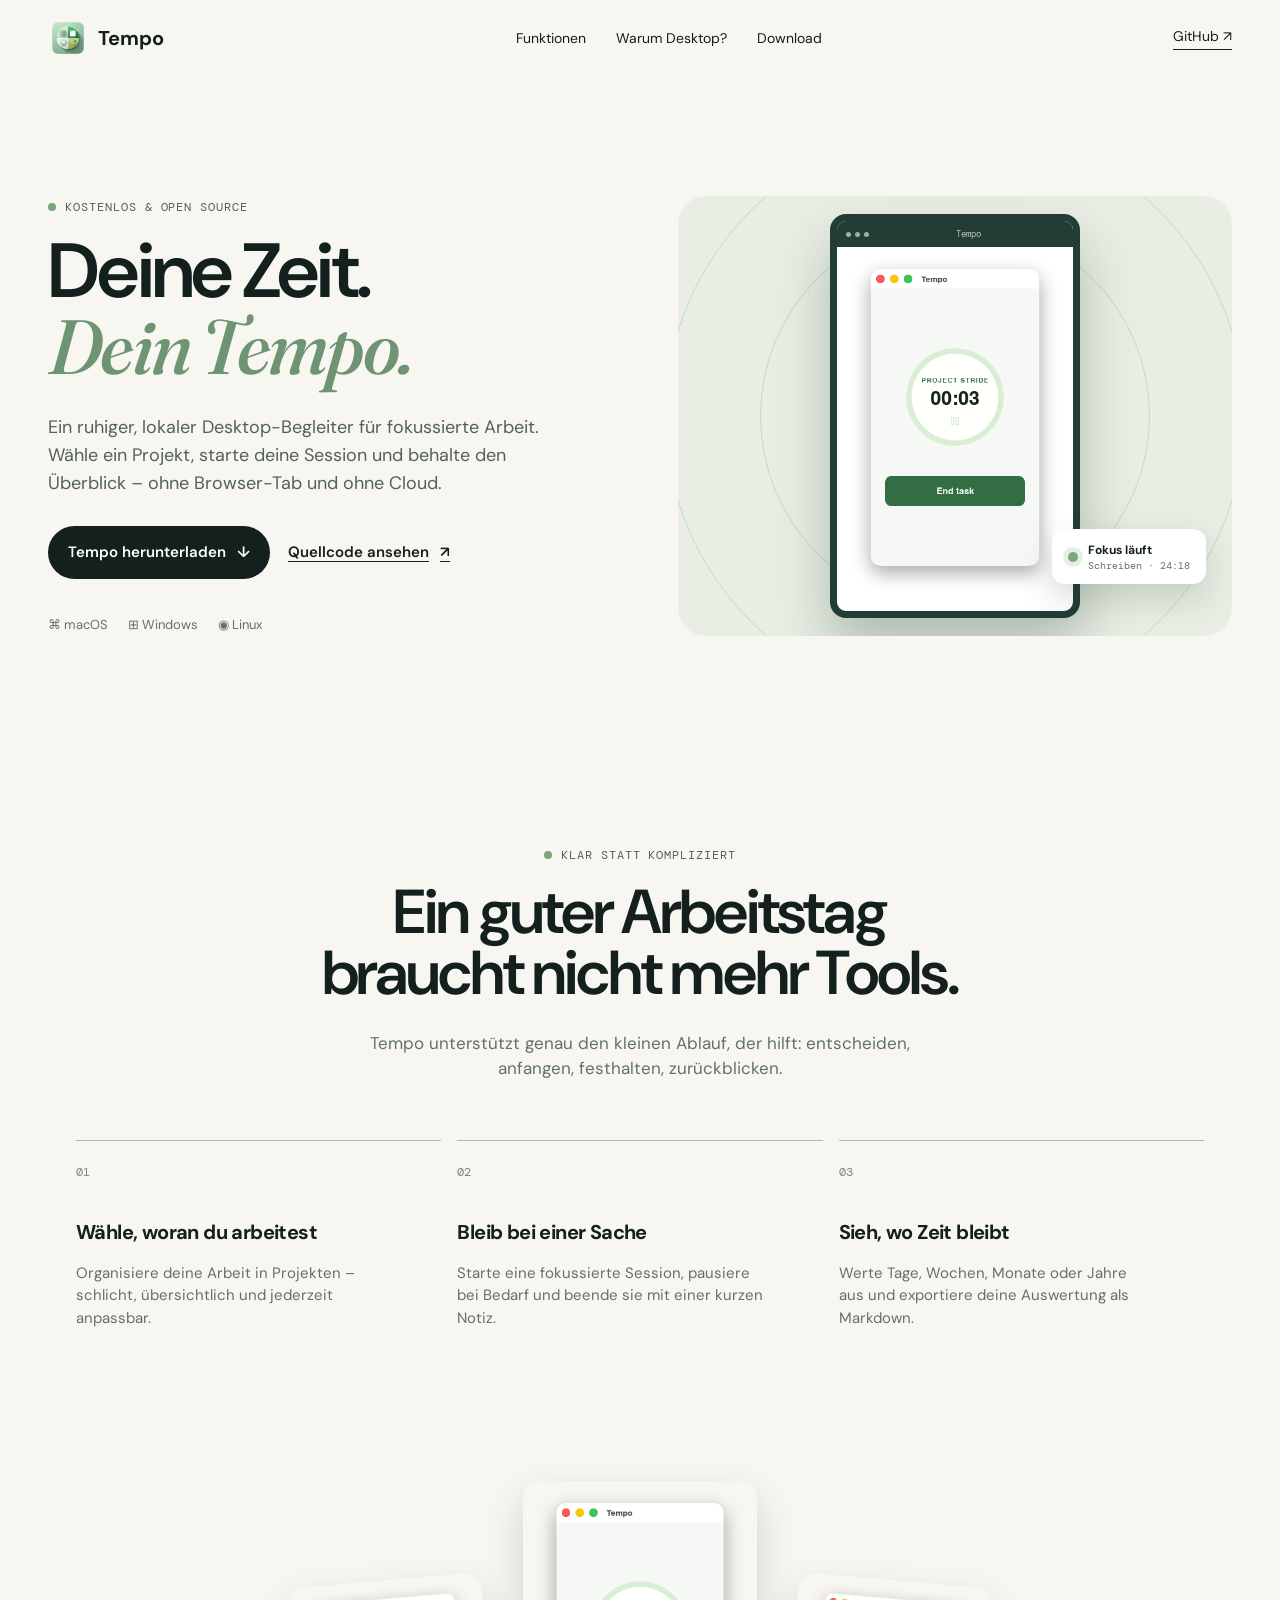
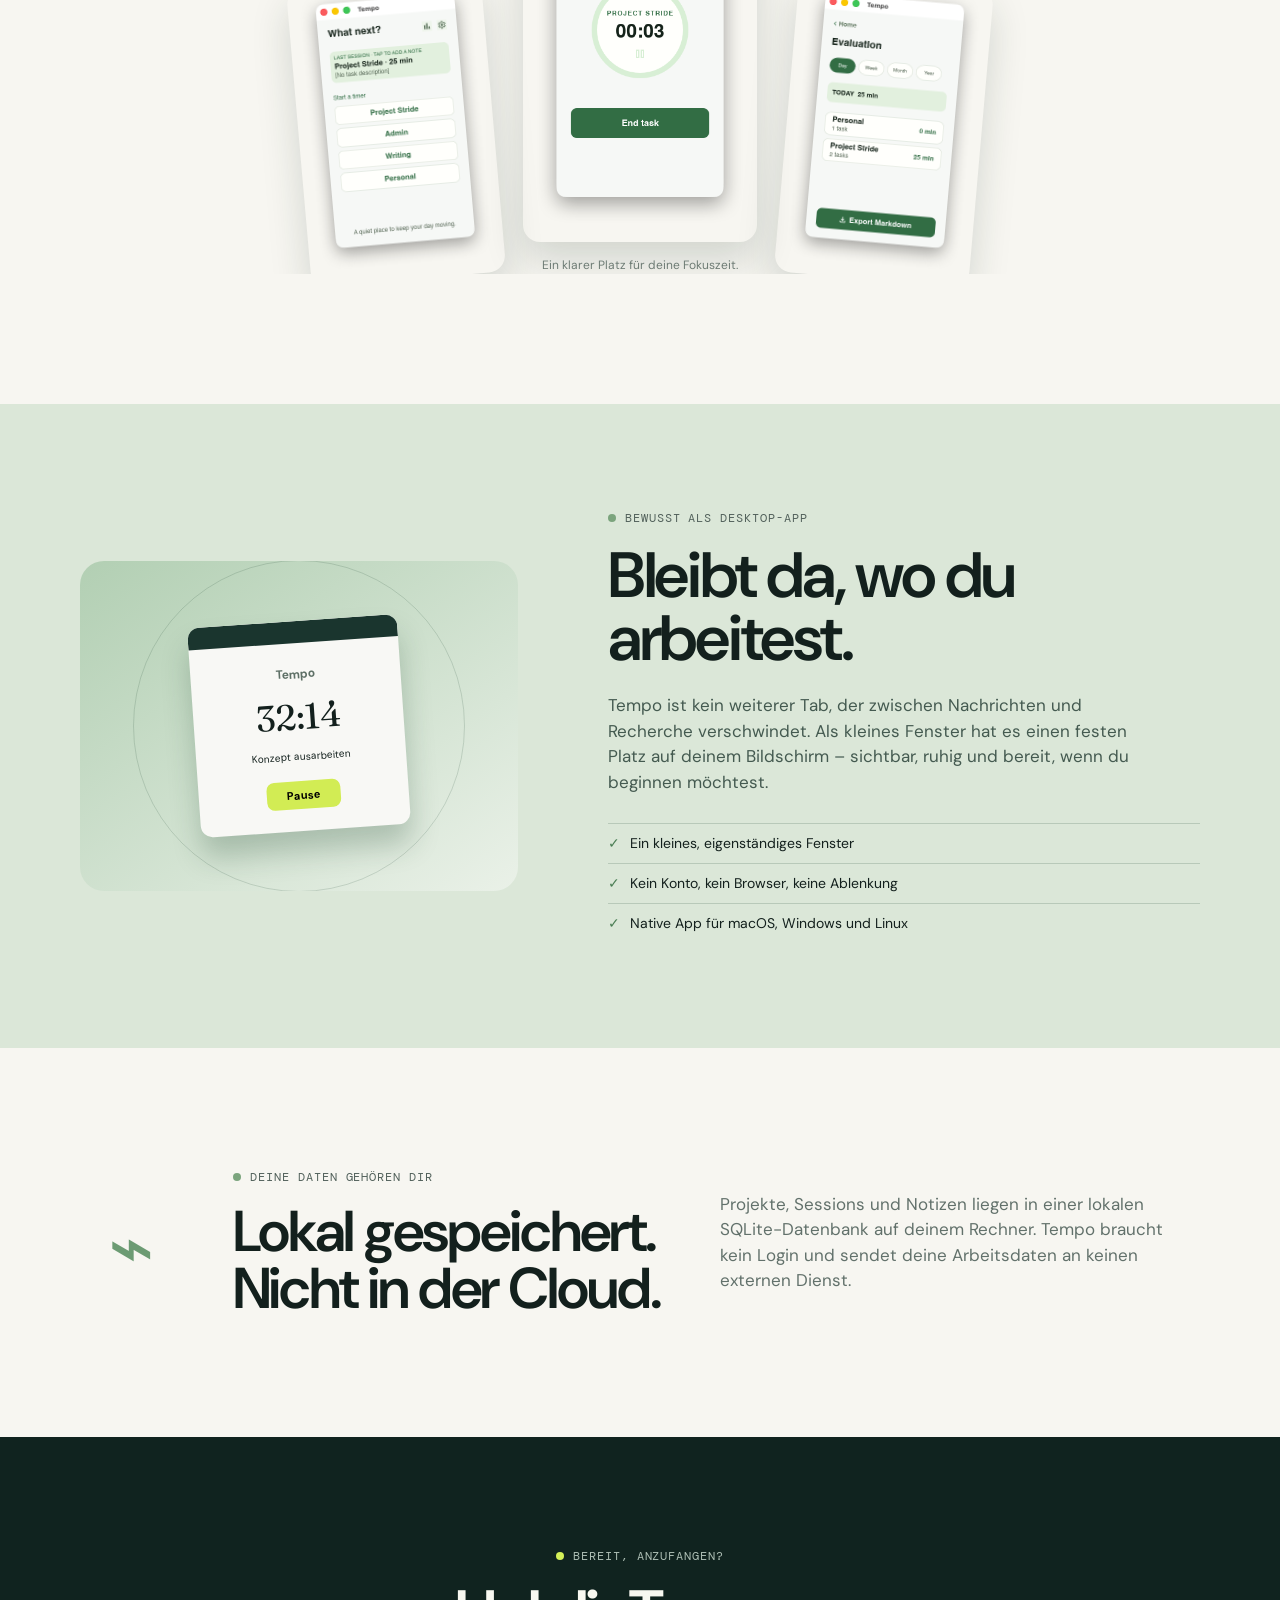
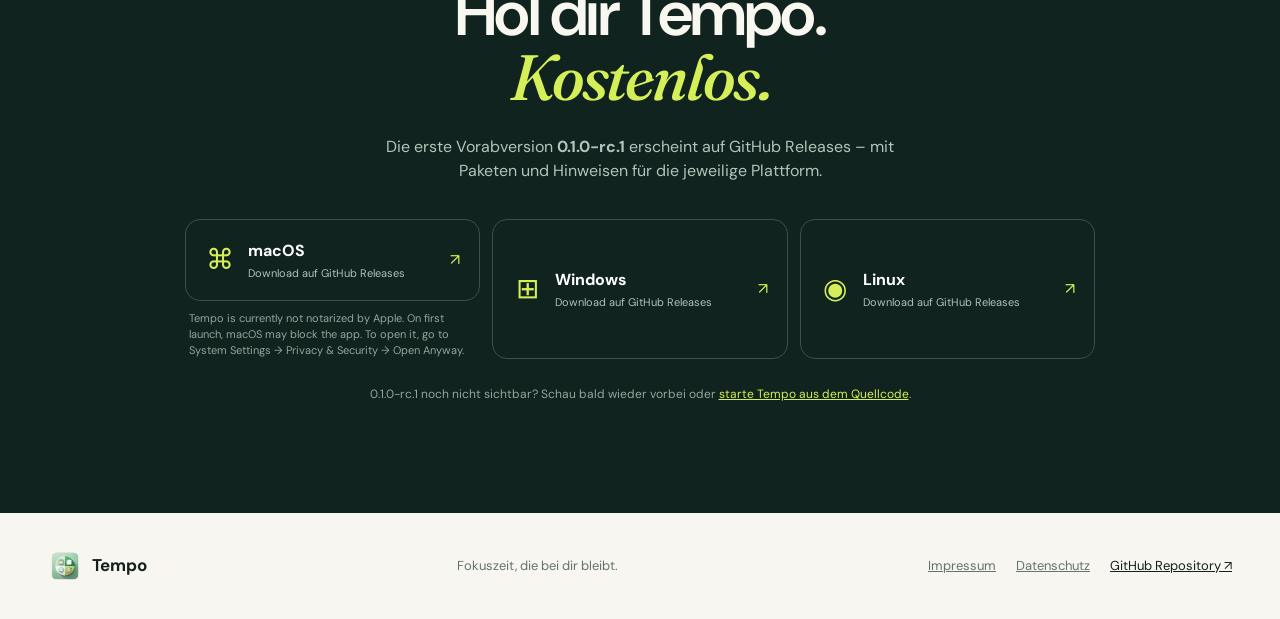
==== commit 66faf606: "feat(website): add macOS launch instructions and styling for download page" ====
--- a/website/index.html
+++ b/website/index.html
@@ -81,7 +81,10 @@
         <h2>Hol dir Tempo.<br /><em>Kostenlos.</em></h2>
         <p class="download-note">Die erste Vorabversion <strong>0.1.0-rc.1</strong> erscheint auf GitHub Releases – mit Paketen und Hinweisen für die jeweilige Plattform.</p>
         <div class="downloads">
-          <a class="download-card" href="https://github.com/thwolter/task-tracker/releases" target="_blank" rel="noreferrer"><span class="os-icon">⌘</span><span><b>macOS</b><small>Download auf GitHub Releases</small></span><i>↗</i></a>
+          <div class="download-platform">
+            <a class="download-card" href="https://github.com/thwolter/task-tracker/releases" target="_blank" rel="noreferrer"><span class="os-icon">⌘</span><span><b>macOS</b><small>Download auf GitHub Releases</small></span><i>↗</i></a>
+            <p class="macos-note">Tempo is currently not notarized by Apple. On first launch, macOS may block the app. To open it, go to System Settings → Privacy &amp; Security → Open Anyway.</p>
+          </div>
           <a class="download-card" href="https://github.com/thwolter/task-tracker/releases" target="_blank" rel="noreferrer"><span class="os-icon">⊞</span><span><b>Windows</b><small>Download auf GitHub Releases</small></span><i>↗</i></a>
           <a class="download-card" href="https://github.com/thwolter/task-tracker/releases" target="_blank" rel="noreferrer"><span class="os-icon">◉</span><span><b>Linux</b><small>Download auf GitHub Releases</small></span><i>↗</i></a>
         </div>
--- a/website/styles.css
+++ b/website/styles.css
@@ -574,6 +574,13 @@
     color: var(--lime)
 }
 
+.macos-note {
+    margin: 10px 4px 0;
+    color: #92a79b;
+    font-size: 11px;
+    line-height: 1.45
+}
+
 .release-status {
     font-size: 12px;
     color: #92a79b;
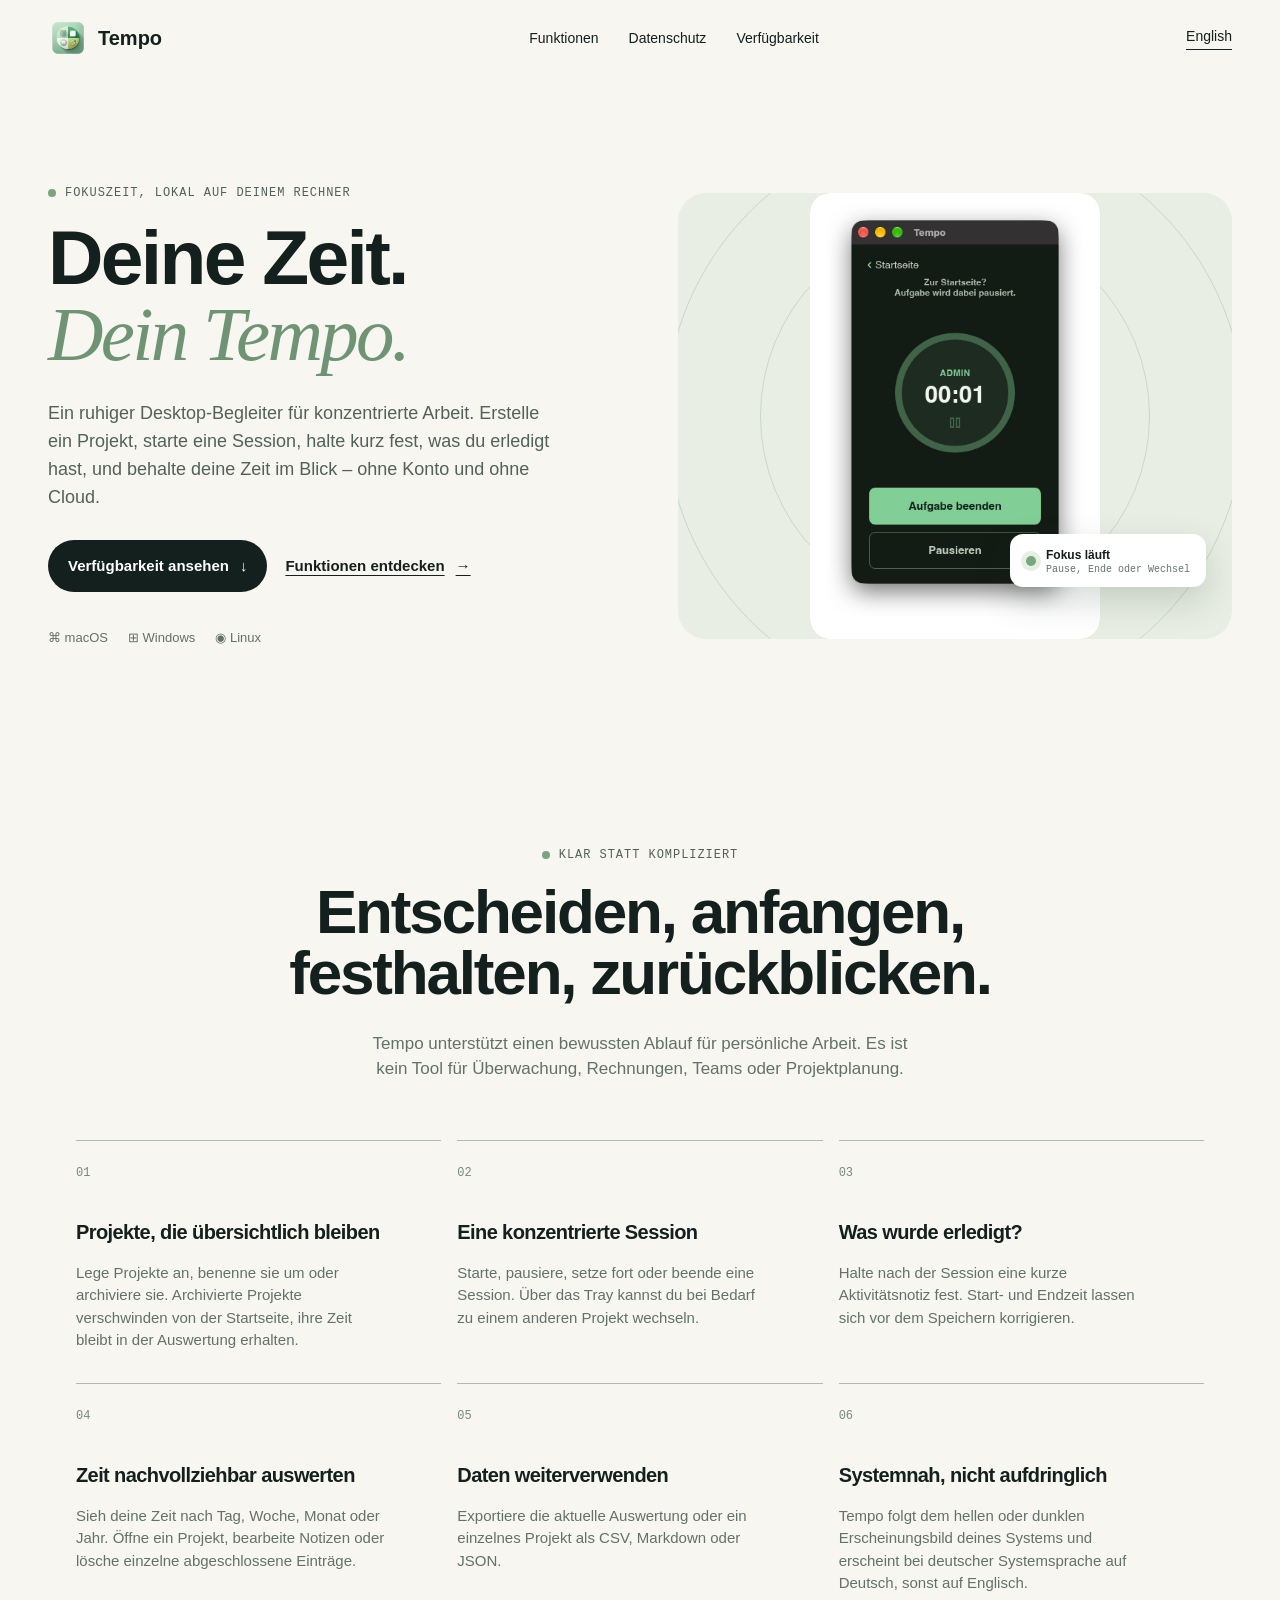
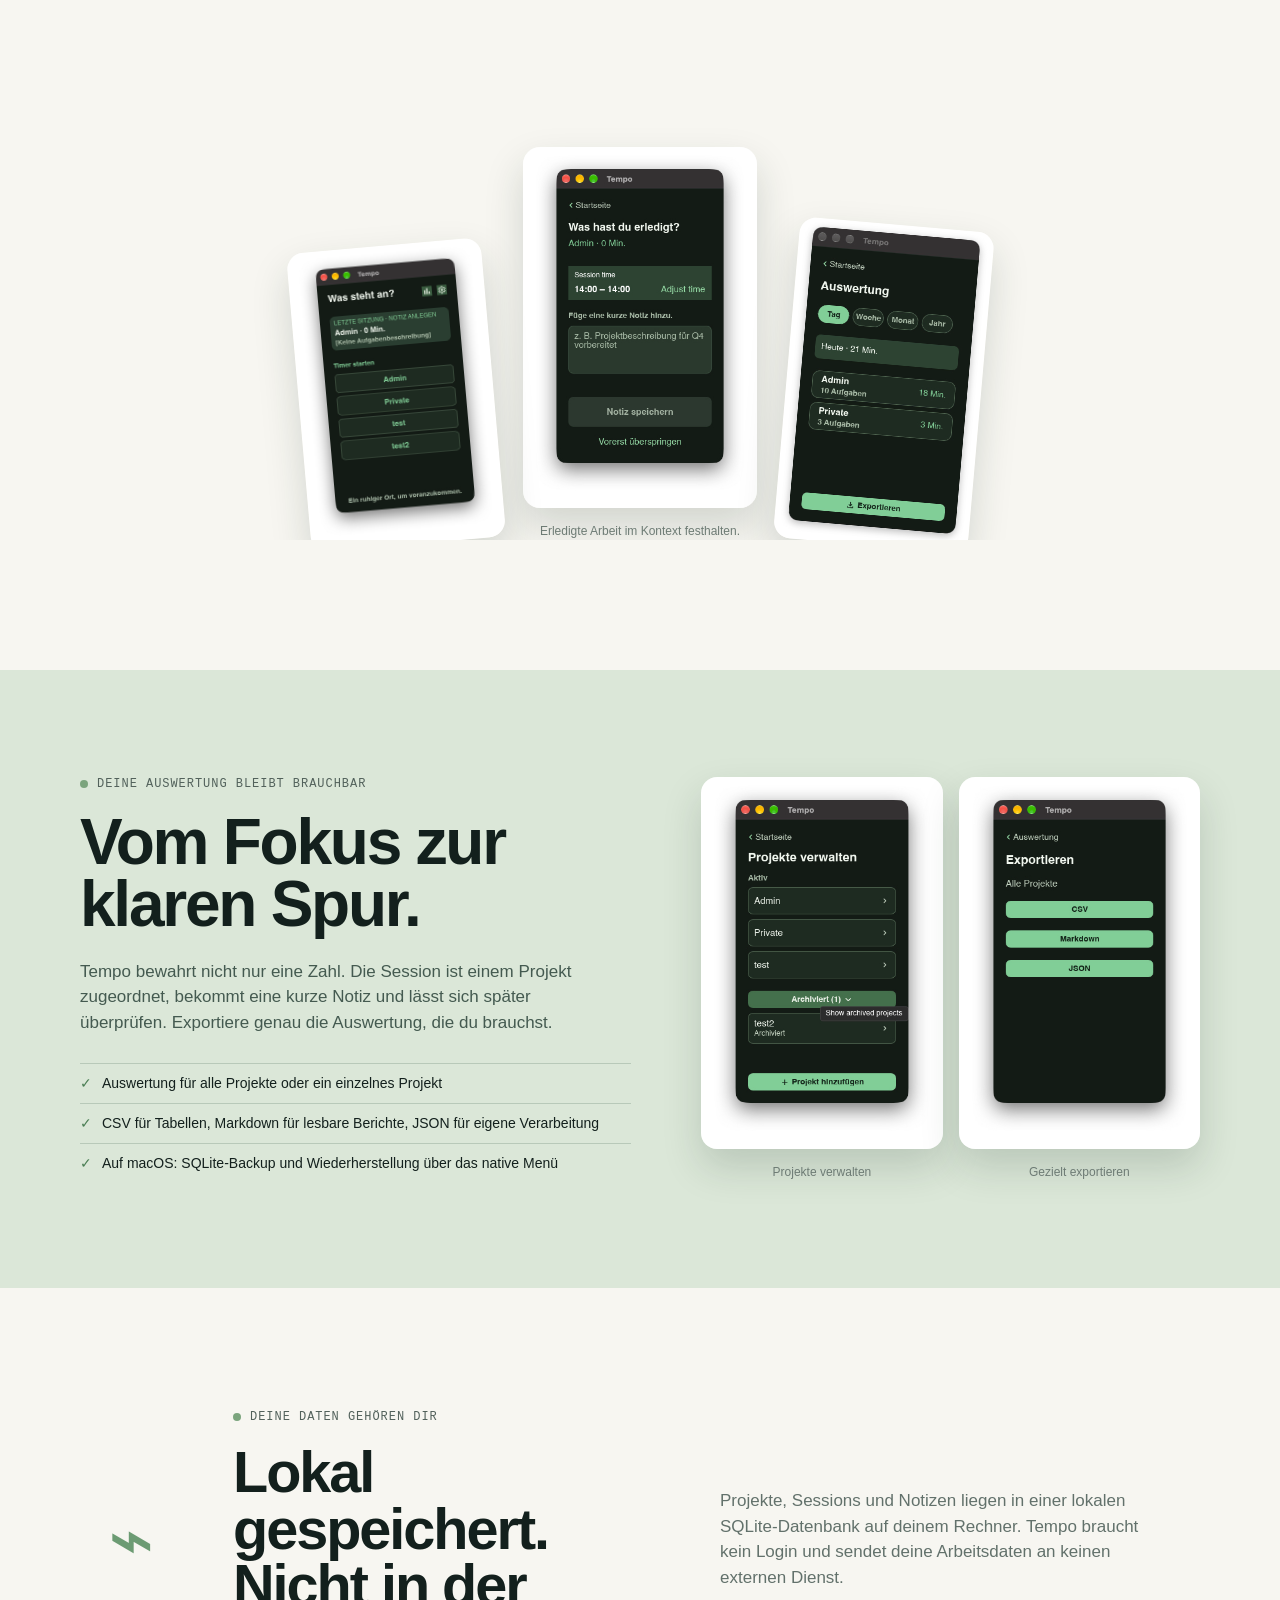
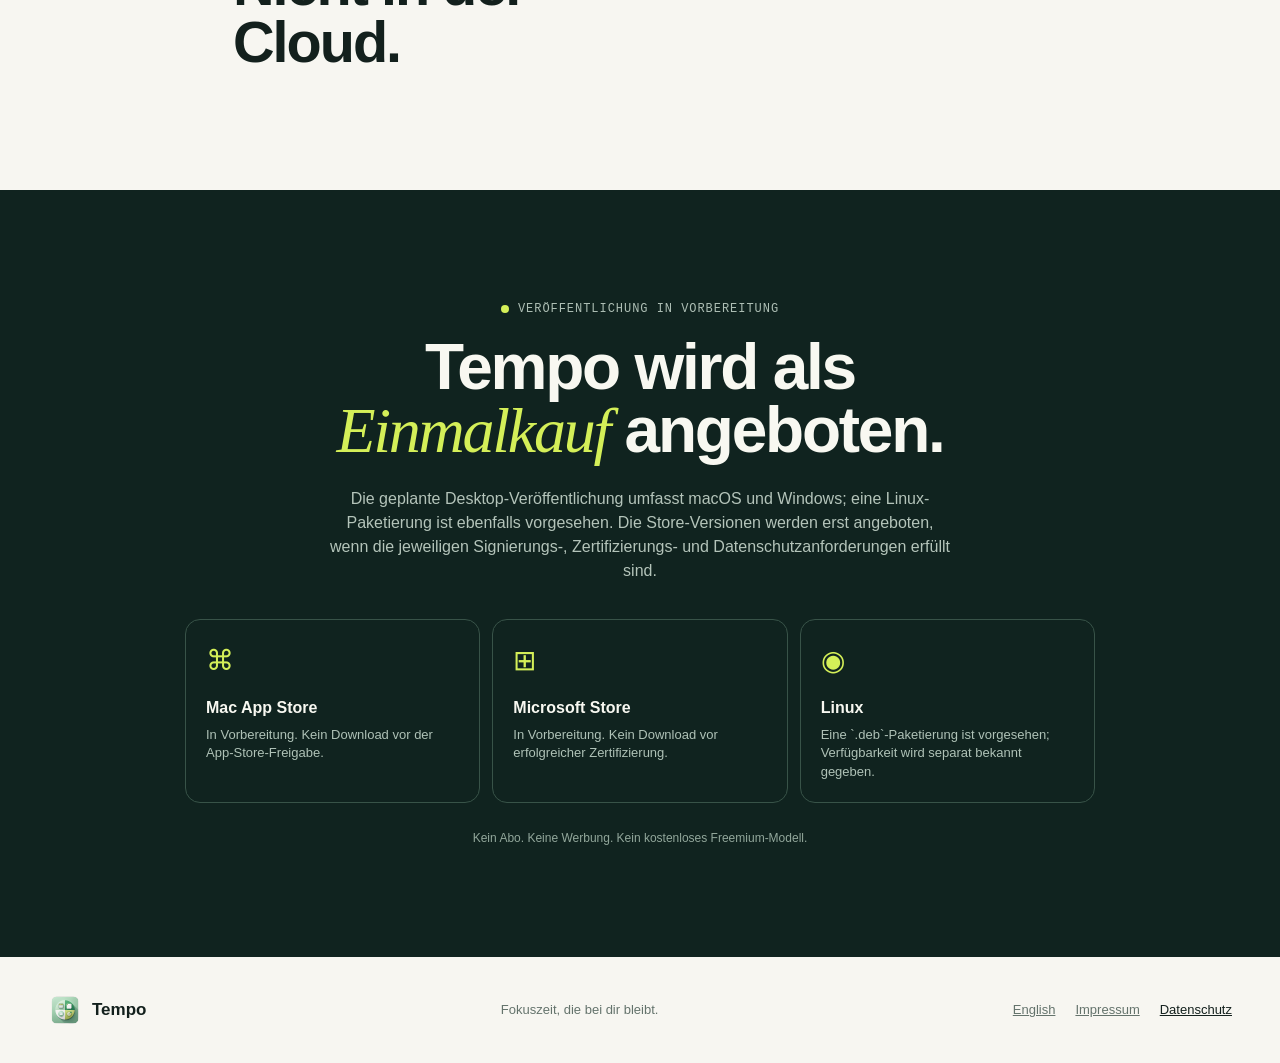
==== commit ee714ecc: "docs(website): add detailed product and legal content for store preparation" ====
--- a/website/index.html
+++ b/website/index.html
@@ -3,7 +3,7 @@
   <head>
     <meta charset="UTF-8" />
     <meta name="viewport" content="width=device-width, initial-scale=1.0" />
-    <meta name="description" content="Tempo ist ein kostenloser, lokaler Desktop-Timer für fokussierte Arbeit – für macOS, Windows und Linux." />
+    <meta name="description" content="Tempo ist eine lokale Desktop-App für fokussierte Arbeit, Zeiterfassung und klare Auswertungen." />
     <meta name="theme-color" content="#0f1715" />
     <title>Tempo – Fokuszeit, die bei dir bleibt</title>
     <link rel="icon" href="assets/tempo-icon.png" />
@@ -17,81 +17,81 @@
       </a>
       <nav aria-label="Seitennavigation">
         <a href="#features">Funktionen</a>
-        <a href="#desktop">Warum Desktop?</a>
-        <a href="#download">Download</a>
+        <a href="#privacy">Datenschutz</a>
+        <a href="#availability">Verfügbarkeit</a>
       </nav>
-      <a class="header-link" href="https://github.com/thwolter/task-tracker" target="_blank" rel="noreferrer">GitHub <span aria-hidden="true">↗</span></a>
+      <a class="header-link language-link" href="en.html" lang="en">English</a>
     </header>
 
     <main id="top">
       <section class="hero">
         <div class="hero-copy">
-          <p class="eyebrow"><span></span> Kostenlos &amp; Open Source</p>
+          <p class="eyebrow"><span></span> Fokuszeit, lokal auf deinem Rechner</p>
           <h1>Deine Zeit.<br /><em>Dein Tempo.</em></h1>
-          <p class="intro">Ein ruhiger, lokaler Desktop-Begleiter für fokussierte Arbeit. Wähle ein Projekt, starte deine Session und behalte den Überblick – ohne Browser-Tab und ohne Cloud.</p>
+          <p class="intro">Ein ruhiger Desktop-Begleiter für konzentrierte Arbeit. Erstelle ein Projekt, starte eine Session, halte kurz fest, was du erledigt hast, und behalte deine Zeit im Blick – ohne Konto und ohne Cloud.</p>
           <div class="hero-actions">
-            <a class="button button-primary" href="#download">Tempo herunterladen <span aria-hidden="true">↓</span></a>
-            <a class="button button-quiet" href="https://github.com/thwolter/task-tracker" target="_blank" rel="noreferrer">Quellcode ansehen <span aria-hidden="true">↗</span></a>
+            <a class="button button-primary" href="#availability">Verfügbarkeit ansehen <span aria-hidden="true">↓</span></a>
+            <a class="button button-quiet" href="#features">Funktionen entdecken <span aria-hidden="true">→</span></a>
           </div>
-          <div class="platform-line" aria-label="Verfügbar für macOS, Windows und Linux">
+          <div class="platform-line" aria-label="Desktop-Unterstützung für macOS, Windows und Linux">
             <span>⌘ macOS</span><span>⊞ Windows</span><span>◉ Linux</span>
           </div>
         </div>
-        <div class="hero-visual" aria-label="Tempo in Aktion">
+        <div class="hero-visual" aria-label="Tempo mit einer laufenden Fokus-Session im dunklen Erscheinungsbild">
           <div class="orbit orbit-one"></div><div class="orbit orbit-two"></div>
-          <div class="app-window">
-            <div class="window-bar"><i></i><i></i><i></i><span>Tempo</span></div>
-            <img src="assets/tracking.png" alt="Tempo mit laufender Fokus-Session" />
-          </div>
-          <div class="floating-card"><span class="pulse"></span><div><b>Fokus läuft</b><small>Schreiben · 24:18</small></div></div>
+          <div class="app-window app-window-current"><img src="assets/screenshots/tracking.jpg" alt="Tempo mit laufender Fokus-Session im dunklen Erscheinungsbild" /></div>
+          <div class="floating-card"><span class="pulse"></span><div><b>Fokus läuft</b><small>Pause, Ende oder Wechsel</small></div></div>
         </div>
       </section>
 
       <section class="feature-intro" id="features">
         <p class="eyebrow"><span></span> Klar statt kompliziert</p>
-        <h2>Ein guter Arbeitstag<br />braucht nicht mehr Tools.</h2>
-        <p>Tempo unterstützt genau den kleinen Ablauf, der hilft: entscheiden, anfangen, festhalten, zurückblicken.</p>
+        <h2>Entscheiden, anfangen,<br />festhalten, zurückblicken.</h2>
+        <p>Tempo unterstützt einen bewussten Ablauf für persönliche Arbeit. Es ist kein Tool für Überwachung, Rechnungen, Teams oder Projektplanung.</p>
       </section>
 
       <section class="features" aria-label="Tempo Funktionen">
-        <article><span class="feature-number">01</span><h3>Wähle, woran du arbeitest</h3><p>Organisiere deine Arbeit in Projekten – schlicht, übersichtlich und jederzeit anpassbar.</p></article>
-        <article><span class="feature-number">02</span><h3>Bleib bei einer Sache</h3><p>Starte eine fokussierte Session, pausiere bei Bedarf und beende sie mit einer kurzen Notiz.</p></article>
-        <article><span class="feature-number">03</span><h3>Sieh, wo Zeit bleibt</h3><p>Werte Tage, Wochen, Monate oder Jahre aus und exportiere deine Auswertung als Markdown.</p></article>
+        <article><span class="feature-number">01</span><h3>Projekte, die übersichtlich bleiben</h3><p>Lege Projekte an, benenne sie um oder archiviere sie. Archivierte Projekte verschwinden von der Startseite, ihre Zeit bleibt in der Auswertung erhalten.</p></article>
+        <article><span class="feature-number">02</span><h3>Eine konzentrierte Session</h3><p>Starte, pausiere, setze fort oder beende eine Session. Über das Tray kannst du bei Bedarf zu einem anderen Projekt wechseln.</p></article>
+        <article><span class="feature-number">03</span><h3>Was wurde erledigt?</h3><p>Halte nach der Session eine kurze Aktivitätsnotiz fest. Start- und Endzeit lassen sich vor dem Speichern korrigieren.</p></article>
+        <article><span class="feature-number">04</span><h3>Zeit nachvollziehbar auswerten</h3><p>Sieh deine Zeit nach Tag, Woche, Monat oder Jahr. Öffne ein Projekt, bearbeite Notizen oder lösche einzelne abgeschlossene Einträge.</p></article>
+        <article><span class="feature-number">05</span><h3>Daten weiterverwenden</h3><p>Exportiere die aktuelle Auswertung oder ein einzelnes Projekt als CSV, Markdown oder JSON.</p></article>
+        <article><span class="feature-number">06</span><h3>Systemnah, nicht aufdringlich</h3><p>Tempo folgt dem hellen oder dunklen Erscheinungsbild deines Systems und erscheint bei deutscher Systemsprache auf Deutsch, sonst auf Englisch.</p></article>
       </section>
 
-      <section class="screens">
-        <figure class="screen screen-left"><img src="assets/home.png" alt="Projektauswahl in Tempo" /><figcaption>Womit möchtest du anfangen?</figcaption></figure>
-        <figure class="screen screen-center"><img src="assets/tracking.png" alt="Laufender Timer in Tempo" /><figcaption>Ein klarer Platz für deine Fokuszeit.</figcaption></figure>
-        <figure class="screen screen-right"><img src="assets/evaluation.png" alt="Zeitauswertung in Tempo" /><figcaption>Rückblick, der verständlich bleibt.</figcaption></figure>
+      <section class="screens" aria-label="Tempo Ansichten">
+        <figure class="screen screen-left"><img src="assets/screenshots/home.jpg" alt="Tempo Startseite mit Projektauswahl" /><figcaption>Projekt auswählen und loslegen.</figcaption></figure>
+        <figure class="screen screen-center"><img src="assets/screenshots/note.jpg" alt="Tempo Activity-Note-Ansicht mit Zeitanpassung" /><figcaption>Erledigte Arbeit im Kontext festhalten.</figcaption></figure>
+        <figure class="screen screen-right"><img src="assets/screenshots/evaluation.jpg" alt="Tempo Auswertung mit Zeit nach Projekt" /><figcaption>Zeit verstehen statt nur zählen.</figcaption></figure>
       </section>
 
-      <section class="desktop-section" id="desktop">
-        <div class="desktop-art" aria-hidden="true"><div class="mini-window"><div class="mini-top"></div><div class="mini-content"><b>Tempo</b><strong>32:14</strong><small>Konzept ausarbeiten</small><button>Pause</button></div></div></div>
-        <div class="desktop-copy"><p class="eyebrow"><span></span> Bewusst als Desktop-App</p><h2>Bleibt da, wo du arbeitest.</h2><p>Tempo ist kein weiterer Tab, der zwischen Nachrichten und Recherche verschwindet. Als kleines Fenster hat es einen festen Platz auf deinem Bildschirm – sichtbar, ruhig und bereit, wenn du beginnen möchtest.</p><ul><li>Ein kleines, eigenständiges Fenster</li><li>Kein Konto, kein Browser, keine Ablenkung</li><li>Native App für macOS, Windows und Linux</li></ul></div>
+      <section class="workflow-section">
+        <div class="workflow-copy"><p class="eyebrow"><span></span> Deine Auswertung bleibt brauchbar</p><h2>Vom Fokus zur klaren Spur.</h2><p>Tempo bewahrt nicht nur eine Zahl. Die Session ist einem Projekt zugeordnet, bekommt eine kurze Notiz und lässt sich später überprüfen. Exportiere genau die Auswertung, die du brauchst.</p><ul><li>Auswertung für alle Projekte oder ein einzelnes Projekt</li><li>CSV für Tabellen, Markdown für lesbare Berichte, JSON für eigene Verarbeitung</li><li>Auf macOS: SQLite-Backup und Wiederherstellung über das native Menü</li></ul></div>
+        <div class="workflow-screens" aria-label="Projektverwaltung und Export in Tempo">
+          <figure><img src="assets/screenshots/projects.jpg" alt="Tempo Projektverwaltung mit Archiv" /><figcaption>Projekte verwalten</figcaption></figure>
+          <figure><img src="assets/screenshots/export.jpg" alt="Tempo Export mit CSV, Markdown und JSON" /><figcaption>Gezielt exportieren</figcaption></figure>
+        </div>
       </section>
 
-      <section class="privacy-section">
+      <section class="privacy-section" id="privacy">
         <div class="privacy-icon" aria-hidden="true">⌁</div>
         <div><p class="eyebrow"><span></span> Deine Daten gehören dir</p><h2>Lokal gespeichert.<br />Nicht in der Cloud.</h2></div>
         <p>Projekte, Sessions und Notizen liegen in einer lokalen SQLite-Datenbank auf deinem Rechner. Tempo braucht kein Login und sendet deine Arbeitsdaten an keinen externen Dienst.</p>
       </section>
 
-      <section class="download-section" id="download">
-        <p class="eyebrow"><span></span> Bereit, anzufangen?</p>
-        <h2>Hol dir Tempo.<br /><em>Kostenlos.</em></h2>
-        <p class="download-note">Die erste Vorabversion <strong>0.1.0-rc.1</strong> erscheint auf GitHub Releases – mit Paketen und Hinweisen für die jeweilige Plattform.</p>
-        <div class="downloads">
-          <div class="download-platform">
-            <a class="download-card" href="https://github.com/thwolter/task-tracker/releases" target="_blank" rel="noreferrer"><span class="os-icon">⌘</span><span><b>macOS</b><small>Download auf GitHub Releases</small></span><i>↗</i></a>
-            <p class="macos-note">Tempo is currently not notarized by Apple. On first launch, macOS may block the app. To open it, go to System Settings → Privacy &amp; Security → Open Anyway.</p>
-          </div>
-          <a class="download-card" href="https://github.com/thwolter/task-tracker/releases" target="_blank" rel="noreferrer"><span class="os-icon">⊞</span><span><b>Windows</b><small>Download auf GitHub Releases</small></span><i>↗</i></a>
-          <a class="download-card" href="https://github.com/thwolter/task-tracker/releases" target="_blank" rel="noreferrer"><span class="os-icon">◉</span><span><b>Linux</b><small>Download auf GitHub Releases</small></span><i>↗</i></a>
+      <section class="availability-section" id="availability">
+        <p class="eyebrow"><span></span> Veröffentlichung in Vorbereitung</p>
+        <h2>Tempo wird als<br /><em>Einmalkauf</em> angeboten.</h2>
+        <p class="availability-note">Die geplante Desktop-Veröffentlichung umfasst macOS und Windows; eine Linux-Paketierung ist ebenfalls vorgesehen. Die Store-Versionen werden erst angeboten, wenn die jeweiligen Signierungs-, Zertifizierungs- und Datenschutzanforderungen erfüllt sind.</p>
+        <div class="availability-cards">
+          <article><span class="os-icon">⌘</span><h3>Mac App Store</h3><p>In Vorbereitung. Kein Download vor der App-Store-Freigabe.</p></article>
+          <article><span class="os-icon">⊞</span><h3>Microsoft Store</h3><p>In Vorbereitung. Kein Download vor erfolgreicher Zertifizierung.</p></article>
+          <article><span class="os-icon">◉</span><h3>Linux</h3><p>Eine `.deb`-Paketierung ist vorgesehen; Verfügbarkeit wird separat bekannt gegeben.</p></article>
         </div>
-        <p class="release-status">0.1.0-rc.1 noch nicht sichtbar? Schau bald wieder vorbei oder <a href="https://github.com/thwolter/task-tracker" target="_blank" rel="noreferrer">starte Tempo aus dem Quellcode</a>.</p>
+        <p class="release-status">Kein Abo. Keine Werbung. Kein kostenloses Freemium-Modell.</p>
       </section>
     </main>
 
-    <footer><a class="brand" href="#top"><img src="assets/tempo-icon.png" alt="" width="34" height="34" /><span>Tempo</span></a><p>Fokuszeit, die bei dir bleibt.</p><div class="footer-links"><a href="impressum.html">Impressum</a><a href="datenschutz.html">Datenschutz</a><a href="https://github.com/thwolter/task-tracker" target="_blank" rel="noreferrer">GitHub Repository ↗</a></div></footer>
+    <footer><a class="brand" href="#top"><img src="assets/tempo-icon.png" alt="" width="34" height="34" /><span>Tempo</span></a><p>Fokuszeit, die bei dir bleibt.</p><div class="footer-links"><a href="en.html" lang="en">English</a><a href="impressum.html">Impressum</a><a href="datenschutz.html">Datenschutz</a></div></footer>
   </body>
 </html>
--- a/website/styles.css
+++ b/website/styles.css
@@ -1,5 +1,3 @@
-@import url('https://fonts.googleapis.com/css2?family=DM+Mono:wght@400;500&family=DM+Sans:opsz,wght@9..40,400;9..40,500;9..40,600;9..40,700&family=Fraunces:opsz,wght@9..144,500;9..144,600&display=swap');
-
 :root {
     --ink: #13201d;
     --muted: #62716b;
@@ -9,9 +7,9 @@
     --lime: #d4ef58;
     --night: #10231f;
     --coral: #ec866e;
-    --serif: "Fraunces", Georgia, serif;
-    --sans: "DM Sans", Arial, sans-serif;
-    --mono: "DM Mono", monospace
+    --serif: Georgia, "Times New Roman", serif;
+    --sans: -apple-system, BlinkMacSystemFont, "Segoe UI", sans-serif;
+    --mono: ui-monospace, SFMono-Regular, Menlo, Consolas, monospace
 }
 
 * {
@@ -71,6 +69,12 @@
 .header-link {
     border-bottom: 1px solid var(--ink);
     padding-bottom: 2px
+}
+
+.header-actions {
+    display: flex;
+    align-items: center;
+    gap: 18px
 }
 
 .hero {
@@ -202,6 +206,19 @@
     display: block
 }
 
+.app-window-current {
+    width: 290px;
+    border: 0;
+    border-radius: 20px;
+    background: transparent;
+    box-shadow: none
+}
+
+.app-window-current img {
+    border-radius: 20px;
+    box-shadow: 0 30px 55px rgba(20, 48, 38, .27)
+}
+
 .window-bar {
     height: 26px;
     background: #233c35;
@@ -491,6 +508,130 @@
     color: #6c9b73
 }
 
+.workflow-section {
+    background: var(--sage);
+    padding: 105px max(28px, calc((100vw - 1120px) / 2));
+    display: grid;
+    grid-template-columns: 1.05fr .95fr;
+    gap: 70px;
+    align-items: center
+}
+
+.workflow-copy h2 {
+    font-size: clamp(42px, 5vw, 65px);
+    line-height: .98;
+    letter-spacing: -.035em;
+    margin: 0;
+    font-weight: 600
+}
+
+.workflow-copy > p:not(.eyebrow) {
+    font-size: 17px;
+    color: #445a50;
+    max-width: 540px;
+    margin: 23px 0
+}
+
+.workflow-copy ul {
+    list-style: none;
+    padding: 0;
+    margin: 28px 0 0
+}
+
+.workflow-copy li {
+    padding: 9px 0;
+    border-top: 1px solid rgba(23, 66, 44, .18);
+    font-size: 14px
+}
+
+.workflow-copy li:before {
+    content: "✓";
+    color: #497d53;
+    margin-right: 10px
+}
+
+.workflow-screens {
+    display: grid;
+    grid-template-columns: repeat(2, minmax(0, 1fr));
+    gap: 16px;
+    align-items: end
+}
+
+.workflow-screens figure {
+    margin: 0;
+    text-align: center
+}
+
+.workflow-screens img {
+    display: block;
+    width: 100%;
+    border-radius: 16px;
+    box-shadow: 0 18px 38px rgba(25, 47, 36, .17)
+}
+
+.availability-section {
+    background: var(--night);
+    color: #f8f8f1;
+    padding: 110px 28px;
+    text-align: center
+}
+
+.availability-section .eyebrow {
+    color: #adbeb4;
+    justify-content: center
+}
+
+.availability-section .eyebrow span {
+    background: var(--lime)
+}
+
+.availability-section h2 {
+    font-size: clamp(45px, 5vw, 66px);
+    line-height: .98;
+    letter-spacing: -.035em;
+    margin: 0;
+    font-weight: 600
+}
+
+.availability-section h2 em {
+    font-family: var(--serif);
+    font-weight: 500;
+    color: var(--lime)
+}
+
+.availability-note {
+    color: #b4c4ba;
+    max-width: 620px;
+    margin: 24px auto 36px
+}
+
+.availability-cards {
+    display: grid;
+    grid-template-columns: repeat(3, 1fr);
+    gap: 12px;
+    max-width: 910px;
+    margin: auto;
+    text-align: left
+}
+
+.availability-cards article {
+    border: 1px solid #385348;
+    border-radius: 15px;
+    padding: 20px
+}
+
+.availability-cards h3 {
+    margin: 14px 0 6px;
+    font-size: 16px
+}
+
+.availability-cards p {
+    margin: 0;
+    color: #afc2b7;
+    font-size: 13px;
+    line-height: 1.45
+}
+
 .download-section {
     background: var(--night);
     color: #f8f8f1;
@@ -762,6 +903,16 @@
         gap: 42px
     }
 
+    .workflow-section {
+        padding: 70px 20px;
+        grid-template-columns: 1fr;
+        gap: 42px
+    }
+
+    .workflow-screens {
+        gap: 10px
+    }
+
     .desktop-art {
         height: 270px
     }
@@ -781,6 +932,10 @@
         grid-template-columns:1fr
     }
 
+    .availability-cards {
+        grid-template-columns: 1fr
+    }
+
     .download-section {
         padding: 75px 20px
     }
@@ -805,6 +960,10 @@
         width: 210px
     }
 
+    .app-window-current {
+        width: 245px
+    }
+
     .floating-card {
         right: 12px;
         bottom: 30px
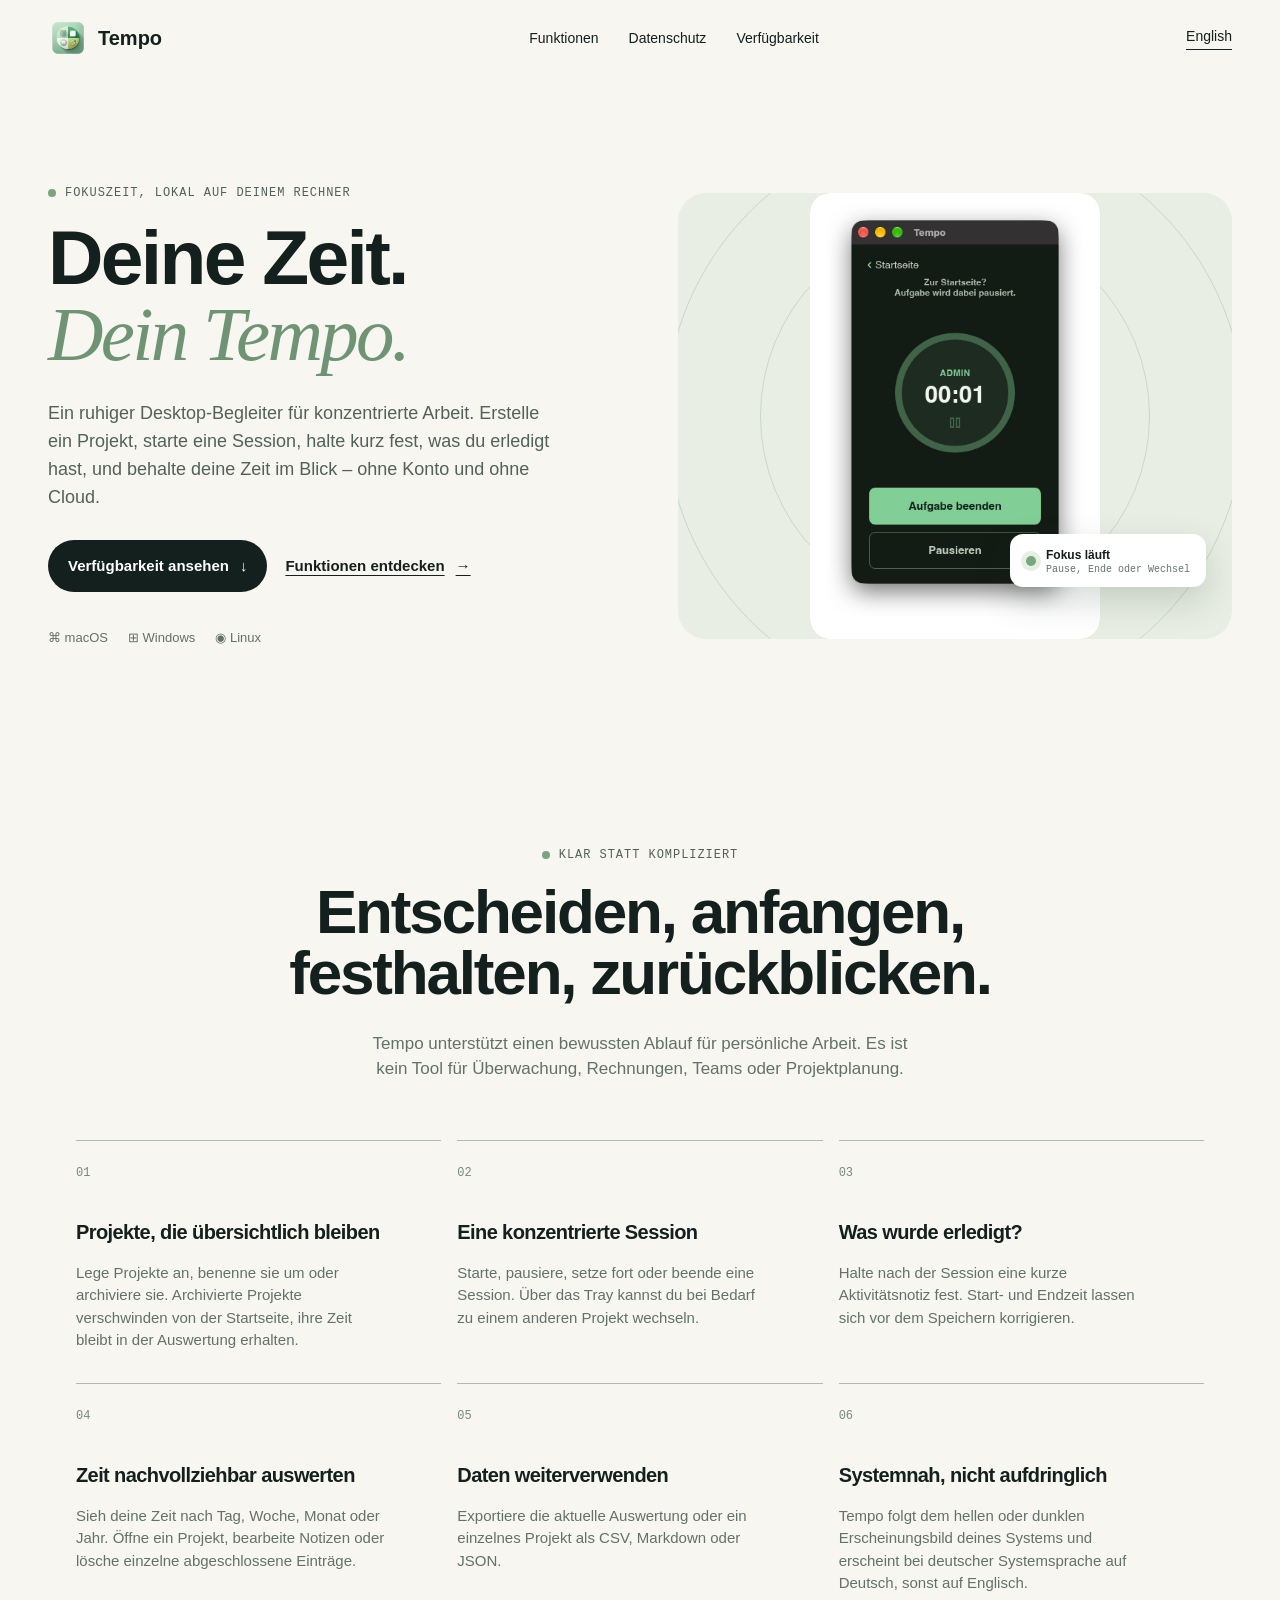
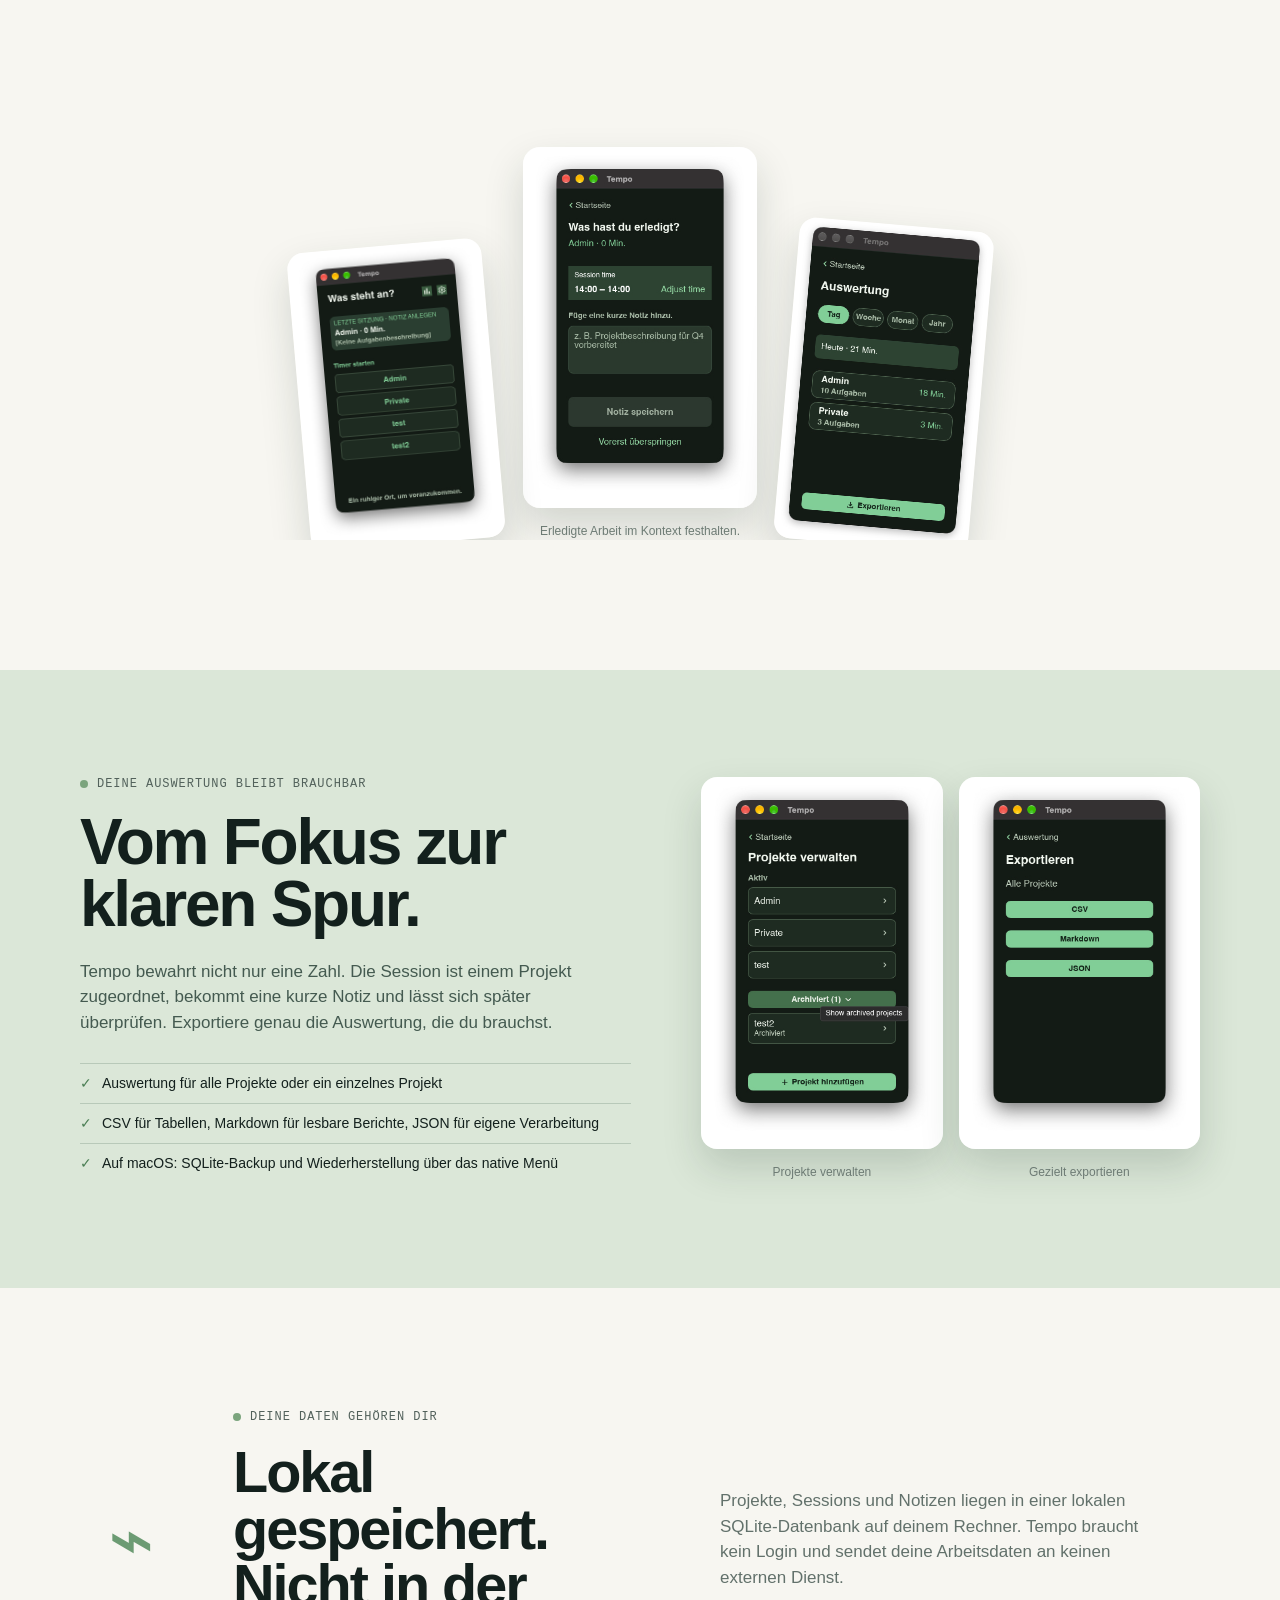
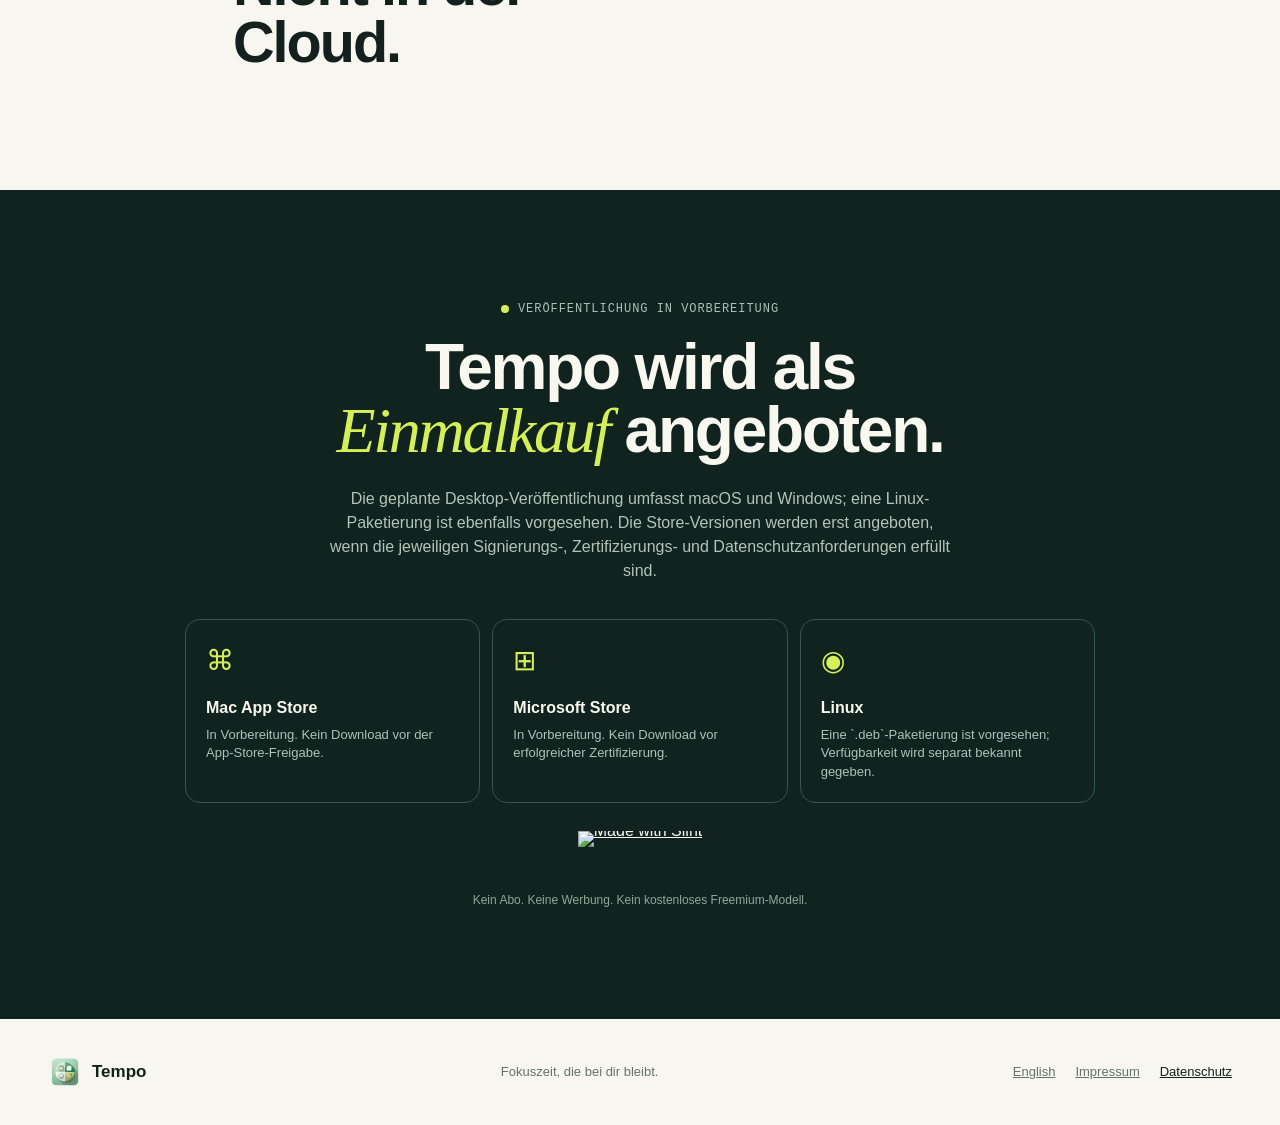
==== commit e4b48ebf: "feat(about): add About dialog and info icon in UI with macOS support" ====
--- a/website/index.html
+++ b/website/index.html
@@ -88,6 +88,9 @@
           <article><span class="os-icon">⊞</span><h3>Microsoft Store</h3><p>In Vorbereitung. Kein Download vor erfolgreicher Zertifizierung.</p></article>
           <article><span class="os-icon">◉</span><h3>Linux</h3><p>Eine `.deb`-Paketierung ist vorgesehen; Verfügbarkeit wird separat bekannt gegeben.</p></article>
         </div>
+        <a class="slint-attribution" href="https://slint.dev/" aria-label="Tempo wurde mit Slint erstellt">
+          <img src="https://raw.githubusercontent.com/slint-ui/slint/master/logo/MadeWithSlint-logo-whitebg.png" alt="Made with Slint" />
+        </a>
         <p class="release-status">Kein Abo. Keine Werbung. Kein kostenloses Freemium-Modell.</p>
       </section>
     </main>
--- a/website/styles.css
+++ b/website/styles.css
@@ -728,6 +728,18 @@
     margin: 26px 0 0
 }
 
+.slint-attribution {
+    display: inline-block;
+    margin-top: 28px;
+    line-height: 0
+}
+
+.slint-attribution img {
+    display: block;
+    height: 34px;
+    width: auto
+}
+
 .release-status a {
     color: #d4ef58
 }
